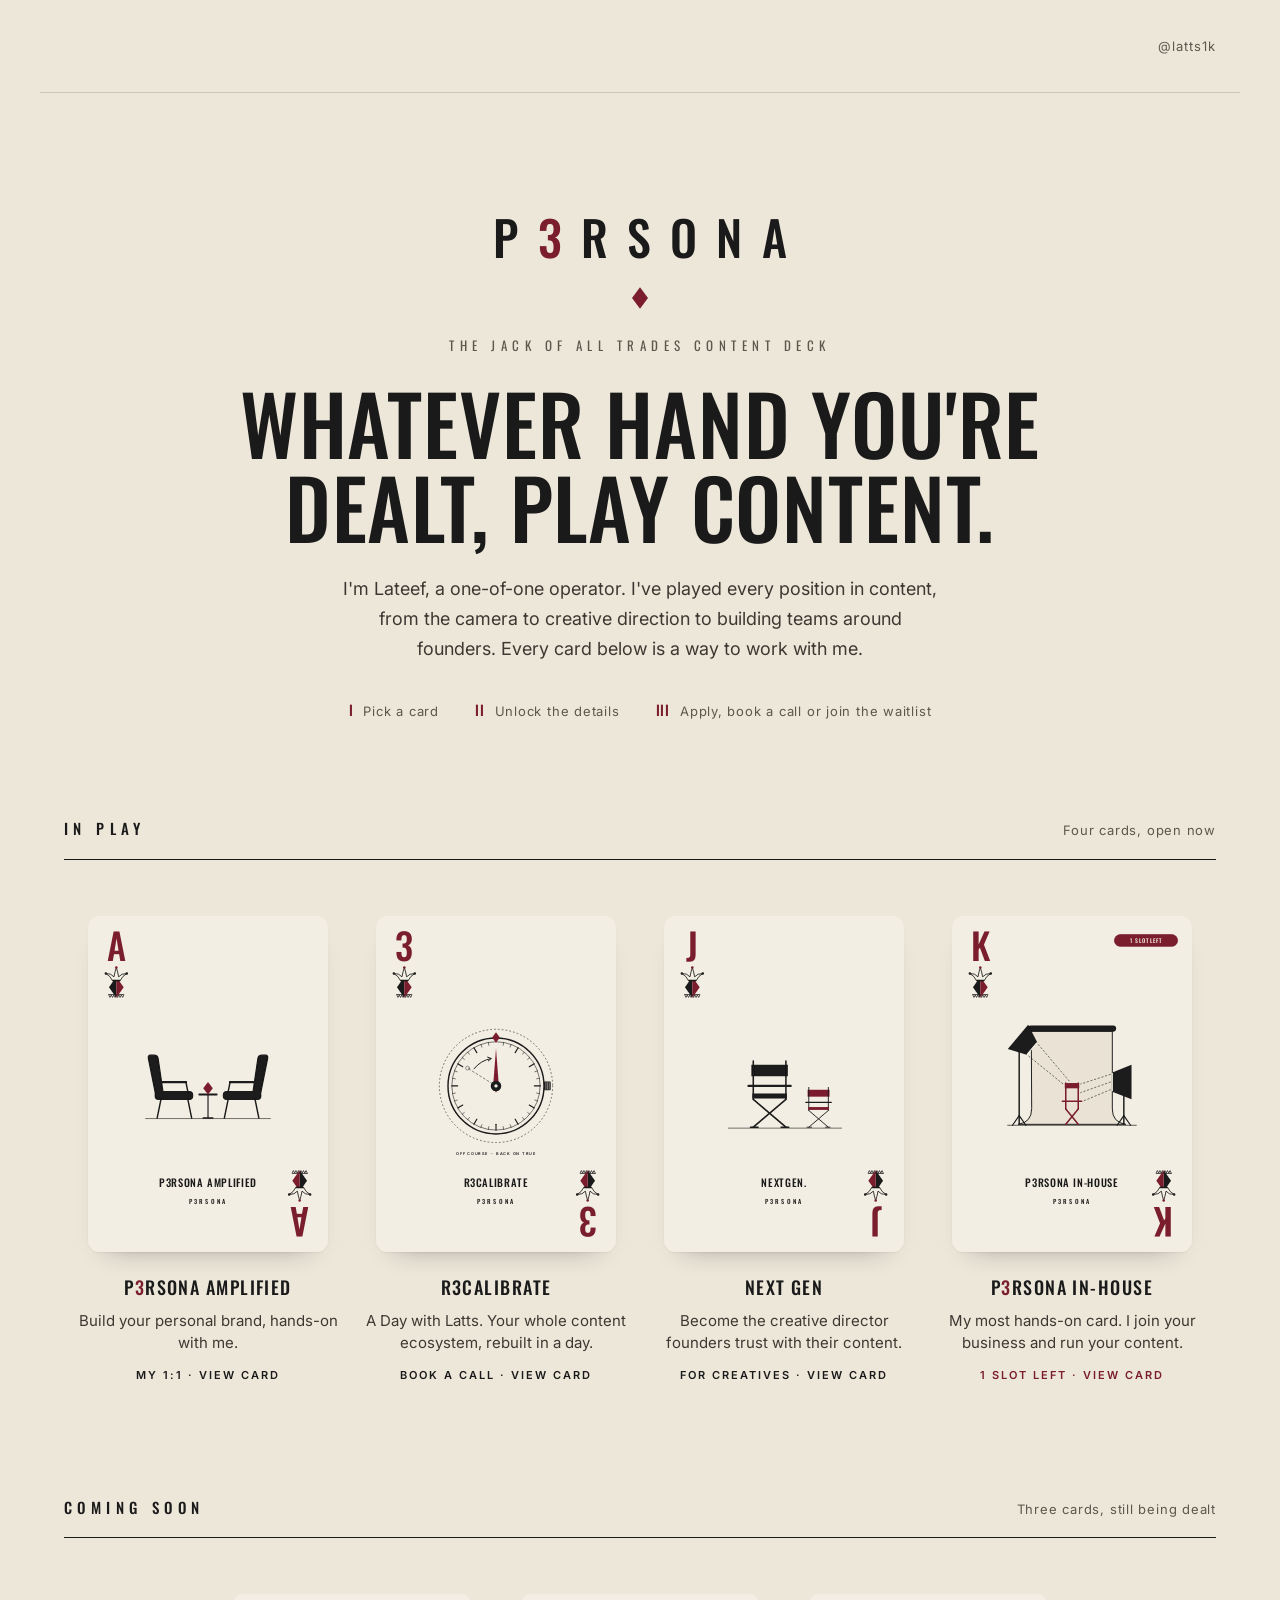
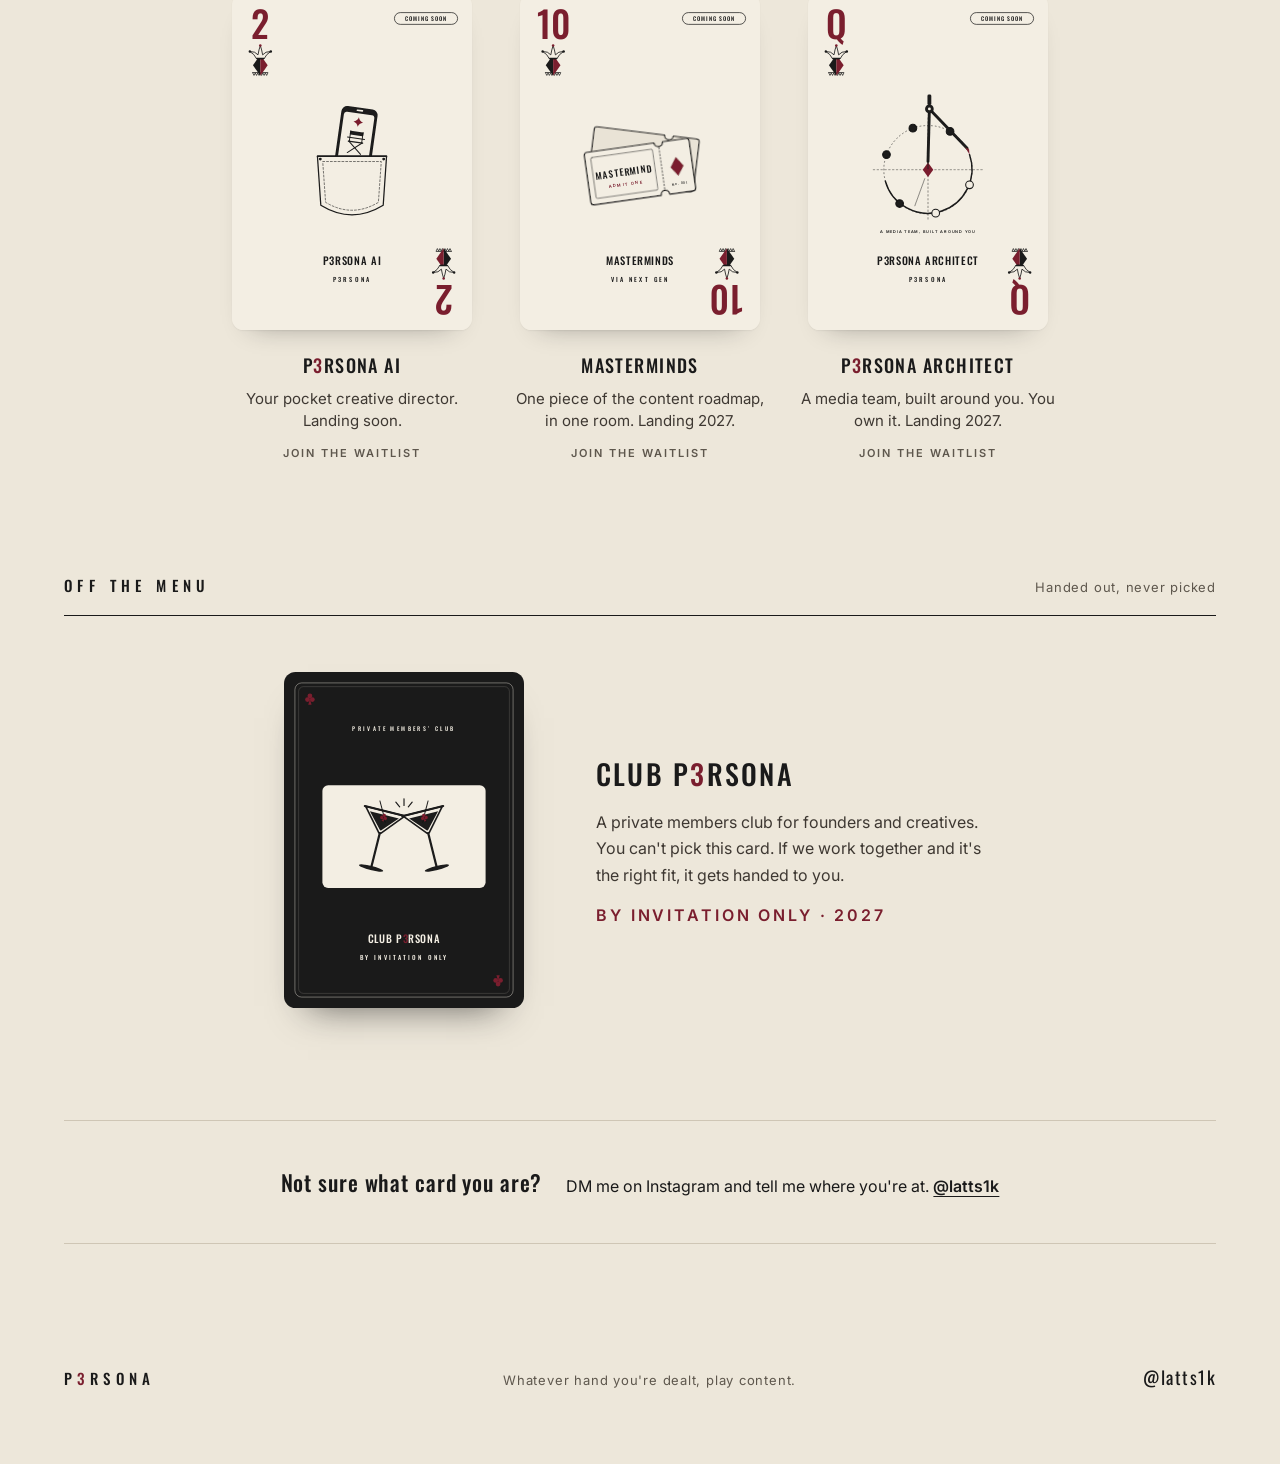
==== index.html @ c821c552 "P3RSONA site v1: home and seven card pages Co-Authored-By: Claude Opus 5.5 <noreply@anthropic.com> C" ====
<!doctype html>
<html lang="en-GB">
<head>
<meta charset="utf-8">
<meta name="viewport" content="width=device-width, initial-scale=1, viewport-fit=cover">
<title>P3RSONA · Whatever hand you&#x27;re dealt, play content.</title>
<meta name="description" content="The Jack of All Trades Content Deck. Seven ways to work with Lateef, a one-of-one operator in content: pick a card.">
<meta property="og:title" content="P3RSONA · Whatever hand you&#x27;re dealt, play content.">
<meta property="og:description" content="The Jack of All Trades Content Deck. Seven ways to work with Lateef, a one-of-one operator in content: pick a card.">
<meta property="og:type" content="website">
<meta property="og:image" content="/assets/og.png">
<meta name="twitter:card" content="summary_large_image">
<meta name="theme-color" content="#EDE7DA">
<link rel="icon" href="/assets/favicon.svg" type="image/svg+xml">
<link rel="preconnect" href="https://fonts.googleapis.com">
<link rel="preconnect" href="https://fonts.gstatic.com" crossorigin>
<link rel="stylesheet" href="https://fonts.googleapis.com/css2?family=Oswald:wght@400;500&family=Inter:wght@400;500;600&display=swap">
<link rel="stylesheet" href="/assets/styles.css">
</head>
<body>
<header class="wrap bar end"><a href="https://instagram.com/latts1k" rel="noopener">@latts1k</a></header>
<main>
<section class="hero rise">
<p class="wordmark">P<span class="b3">3</span>RSONA</p>
<svg width="16" height="22" viewBox="0 0 14 19" aria-hidden="true"><polygon points="7,0 14,9.5 7,19 0,9.5" fill="#7A1E2E"></polygon></svg>
<p class="eyebrow">The Jack of All Trades Content Deck</p>
<h1 class="anchor">Whatever hand you&#x27;re dealt, play content.</h1>
<p class="lede">I'm Lateef, a one-of-one operator. I've played every position in content, from the camera to creative direction to building teams around founders. Every card below is a way to work with me.</p>
<ol class="steps"><li><b>I</b>Pick a card</li><li><b>II</b>Unlock the details</li><li><b>III</b>Apply, book a call or join the waitlist</li></ol>
</section>
<section class="wrap section" aria-labelledby="inplay">
<div class="sechead"><h2 class="label" id="inplay">In play</h2><p>Four cards, open now</p></div>
<div class="deck"><a class="item rise d1" href="/card/amplified">
<div class="card"><img src="/assets/cards/a-p3rsona-amplified.svg" width="240" height="336" alt="P3RSONA Amplified playing card, the ace"></div>
<div class="meta"><div class="name">P<span class="b3">3</span>RSONA Amplified</div><div class="one">Build your personal brand, hands-on with me.</div><div class="small more">My 1:1 · View card</div></div>
</a><a class="item rise d2" href="/card/r3calibrate">
<div class="card"><img src="/assets/cards/3-r3calibrate.svg" width="240" height="336" alt="R3CALIBRATE playing card, the three"></div>
<div class="meta"><div class="name">R3CALIBRATE</div><div class="one">A Day with Latts. Your whole content ecosystem, rebuilt in a day.</div><div class="small more">Book a call · View card</div></div>
</a><a class="item rise d3" href="/card/next-gen">
<div class="card"><img src="/assets/cards/j-next-gen.svg" width="240" height="336" alt="Next Gen playing card, the jack"></div>
<div class="meta"><div class="name">Next Gen</div><div class="one">Become the creative director founders trust with their content.</div><div class="small more">For creatives · View card</div></div>
</a><a class="item rise d4" href="/card/in-house">
<div class="card"><img src="/assets/cards/k-p3rsona-in-house.svg" width="240" height="336" alt="P3RSONA In-House playing card, the king"></div>
<div class="meta"><div class="name">P<span class="b3">3</span>RSONA In-House</div><div class="one">My most hands-on card. I join your business and run your content.</div><div class="small more hot">1 slot left · View card</div></div>
</a></div>
</section>
<section class="wrap section" aria-labelledby="soon">
<div class="sechead"><h2 class="label" id="soon">Coming soon</h2><p>Three cards, still being dealt</p></div>
<div class="deck"><a class="item rise d1" href="/card/ai">
<div class="card"><img src="/assets/cards/2-p3rsona-ai.svg" width="240" height="336" alt="P3RSONA AI playing card, the two"></div>
<div class="meta"><div class="name">P<span class="b3">3</span>RSONA AI</div><div class="one">Your pocket creative director. Landing soon.</div><div class="small more soft">Join the waitlist</div></div>
</a><a class="item rise d2" href="/card/masterminds">
<div class="card"><img src="/assets/cards/10-masterminds.svg" width="240" height="336" alt="Masterminds playing card, the ten"></div>
<div class="meta"><div class="name">Masterminds</div><div class="one">One piece of the content roadmap, in one room. Landing 2027.</div><div class="small more soft">Join the waitlist</div></div>
</a><a class="item rise d3" href="/card/architect">
<div class="card"><img src="/assets/cards/q-p3rsona-architect.svg" width="240" height="336" alt="P3RSONA Architect playing card, the queen"></div>
<div class="meta"><div class="name">P<span class="b3">3</span>RSONA Architect</div><div class="one">A media team, built around you. You own it. Landing 2027.</div><div class="small more soft">Join the waitlist</div></div>
</a></div>
</section>
<section class="wrap section" aria-labelledby="club">
<div class="sechead"><h2 class="label" id="club">Off the menu</h2><p>Handed out, never picked</p></div>
<div class="club">
<div class="card"><img src="/assets/cards/club-p3rsona-invite.svg" width="240" height="336" alt="Club P3RSONA invitation card, private members club, by invitation only"></div>
<div class="text"><h3>CLUB P<span class="b3">3</span>RSONA</h3>
<p>A private members club for founders and creatives. You can't pick this card. If we work together and it's the right fit, it gets handed to you.</p>
<p class="small" style="color:var(--accent)">By invitation only · 2027</p></div>
</div>
</section>
<section class="wrap section">
<div class="unsure"><p class="q">Not sure what card you are?</p><p>DM me on Instagram and tell me where you're at. <a href="https://instagram.com/latts1k" rel="noopener">@latts1k</a></p></div>
</section>
</main>
<footer class="wrap foot">
<span class="mark">P<span class="b3">3</span>RSONA</span>
<span>Whatever hand you&#x27;re dealt, play content.</span>
<a href="https://instagram.com/latts1k" rel="noopener">@latts1k</a>
</footer>
<script src="/assets/forms.js"></script>
<script src="/assets/app.js"></script>
</body>
</html>
---- assets/styles.css ----
:root{
  --paper:#EDE7DA;--cream:#F3EEE3;--field:#F7F3EA;--ink:#1A1A1A;--body:#3E3832;--muted:#5E574D;--line:#CFC6B5;--accent:#7A1E2E;--on-ink:#D9D1C2;
  --display:'Oswald','Arial Narrow',Impact,sans-serif;--sans:'Inter','Helvetica Neue',Arial,sans-serif;
  --ease:cubic-bezier(.16,1,.3,1);
}
*{box-sizing:border-box}
html{-webkit-text-size-adjust:100%}
body{margin:0;background:var(--paper);color:var(--ink);font-family:var(--sans);font-size:16px;line-height:1.55;-webkit-font-smoothing:antialiased}
a{color:var(--ink)}
a:hover{color:var(--accent)}
img{max-width:100%;display:block}
[hidden]{display:none!important}
:focus-visible{outline:2px solid var(--ink);outline-offset:4px}
.b3{color:var(--accent)}
.wrap{max-width:1200px;margin:0 auto;padding-left:max(24px,env(safe-area-inset-left));padding-right:max(24px,env(safe-area-inset-right))}
.label{font-family:var(--display);font-weight:500;text-transform:uppercase;letter-spacing:.36em;font-size:15px;margin:0}
.small{font-size:11px;font-weight:600;letter-spacing:.18em;text-transform:uppercase}

/* header */
.bar{display:flex;justify-content:space-between;align-items:center;gap:16px;padding-top:24px;padding-bottom:24px;border-bottom:1px solid var(--line)}
.bar.end{justify-content:flex-end}
.bar a{text-decoration:none;font-size:13px;letter-spacing:.08em;color:var(--muted);min-height:44px;display:inline-flex;align-items:center}
.bar a:hover{color:var(--ink)}
.bar .mark{font-family:var(--display);font-weight:500;font-size:16px;letter-spacing:.36em;color:var(--ink)}

/* hero */
.hero{max-width:860px;margin:0 auto;padding:120px 24px 96px;text-align:center;display:flex;flex-direction:column;align-items:center;gap:26px}
.wordmark{margin:0;font-family:var(--display);font-weight:500;font-size:clamp(30px,4.2vw,48px);line-height:1;letter-spacing:.4em;padding-left:.4em}
.eyebrow{margin:0;font-family:var(--display);font-size:13px;letter-spacing:.42em;color:var(--muted);text-transform:uppercase}
h1.anchor{margin:0;font-family:var(--display);font-weight:500;font-size:clamp(40px,6.4vw,84px);line-height:1.02;letter-spacing:.01em;text-transform:uppercase;text-wrap:balance}
.lede{margin:0;max-width:54ch;font-size:18px;line-height:1.65;color:var(--body)}
.steps{margin:10px 0 0;padding:0;list-style:none;display:flex;flex-wrap:wrap;justify-content:center;gap:10px 36px;font-size:13px;letter-spacing:.06em;color:var(--muted)}
.steps li{display:flex;gap:10px;align-items:baseline}
.steps b{font-family:var(--display);font-weight:500;font-size:14px;color:var(--accent)}

/* sections */
.section{padding-bottom:112px}
.sechead{display:flex;justify-content:space-between;align-items:baseline;gap:16px;flex-wrap:wrap;padding-bottom:18px;border-bottom:1px solid var(--ink);margin-bottom:56px}
.sechead p{margin:0;font-size:13px;letter-spacing:.06em;color:var(--muted)}
.deck{display:flex;flex-wrap:wrap;justify-content:center;gap:64px 28px}
.item{width:260px;max-width:100%;display:flex;flex-direction:column;align-items:center;gap:22px;text-decoration:none;color:var(--ink)}
.item:hover{color:var(--ink)}
.item .card{width:240px;aspect-ratio:5/7;border-radius:11.5px;box-shadow:0 14px 26px -20px rgba(26,26,26,.45),0 1px 2px rgba(26,26,26,.06);transition:transform 1400ms var(--ease),box-shadow 1400ms var(--ease)}
.item .card img{width:100%;height:100%}
.item:hover .card,.item:focus-visible .card{transform:translateY(-10px);box-shadow:0 34px 50px -30px rgba(26,26,26,.5),0 2px 4px rgba(26,26,26,.06)}
.item:focus-visible{outline:none}
.item:focus-visible .card{outline:2px solid var(--ink);outline-offset:6px}
.meta{width:100%;display:flex;flex-direction:column;gap:8px;text-align:center}
.meta .name{font-family:var(--display);font-weight:500;font-size:18px;letter-spacing:.08em;text-transform:uppercase}
.meta .one{font-size:15px;line-height:1.5;color:var(--body)}
.meta .more{margin-top:4px;color:var(--ink);transition:letter-spacing 1400ms var(--ease)}
.meta .more.hot{color:var(--accent)}
.meta .more.soft{color:var(--muted)}
.item:hover .more{letter-spacing:.24em}

/* club */
.club{display:flex;flex-wrap:wrap;justify-content:center;align-items:center;gap:40px 72px}
.club .card{width:240px;aspect-ratio:5/7;flex:none;border-radius:11.5px;box-shadow:0 22px 36px -24px rgba(26,26,26,.7);pointer-events:none}
.club .text{display:flex;flex-direction:column;gap:14px;max-width:40ch}
.club h3{margin:0;font-family:var(--display);font-weight:500;font-size:28px;letter-spacing:.08em}
.club p{margin:0;font-size:16px;line-height:1.65;color:var(--body)}

/* catch-all */
.unsure{border-top:1px solid var(--line);border-bottom:1px solid var(--line);padding:44px 0;display:flex;flex-wrap:wrap;justify-content:center;align-items:baseline;gap:12px 24px;text-align:center}
.unsure p{margin:0}
.unsure .q{font-family:var(--display);font-weight:500;font-size:22px;letter-spacing:.04em}
.unsure a{font-weight:600;text-underline-offset:4px}

/* footer */
.foot{display:flex;flex-wrap:wrap;gap:16px 48px;align-items:baseline;justify-content:space-between;padding-top:8px;padding-bottom:72px;font-size:13px;letter-spacing:.06em;color:var(--muted)}
.foot .mark{font-family:var(--display);font-weight:500;font-size:15px;letter-spacing:.36em;color:var(--ink)}
.foot a{font-family:var(--display);font-size:18px;letter-spacing:.08em;text-decoration:none}

/* card page */
.page{padding-top:72px;padding-bottom:120px;display:flex;flex-wrap:wrap;gap:56px 80px;align-items:flex-start}
.page .art{flex:1 1 300px;max-width:360px;display:flex;flex-direction:column;gap:18px;align-items:center;position:sticky;top:24px}
.page .art .card img{width:100%;height:auto}
.page .art .card{width:100%;max-width:340px;border-radius:16px;overflow:hidden;box-shadow:0 30px 50px -34px rgba(26,26,26,.6),0 1px 2px rgba(26,26,26,.06)}
.page .art .small{color:var(--accent)}
.page .content{flex:999 1 480px;min-width:0;display:flex;flex-direction:column;gap:28px}
.page h1{margin:0;font-family:var(--display);font-weight:500;font-size:clamp(38px,5vw,64px);line-height:1;letter-spacing:.02em;text-transform:uppercase}
.page .one{margin:0;font-size:20px;line-height:1.55;color:var(--body);max-width:46ch}
.facts{margin:0;display:grid;grid-template-columns:auto minmax(0,1fr);gap:12px 28px;padding:22px 0;border-top:1px solid var(--line);border-bottom:1px solid var(--line)}
.facts dt{font-family:var(--display);font-size:12px;letter-spacing:.28em;color:var(--muted);padding-top:3px}
.facts dd{margin:0;font-size:15px;line-height:1.55}
.details{display:flex;flex-direction:column;gap:36px}
.details h2{text-transform:uppercase;font-family:var(--display);font-weight:500;font-size:13px;letter-spacing:.32em;color:var(--accent);margin:0 0 12px}
.details p{margin:0;font-size:16px;line-height:1.7;color:var(--body);max-width:62ch}
.details ul,.details ol{margin:0;padding:0;list-style:none;display:flex;flex-direction:column;gap:10px;font-size:16px;line-height:1.55}
.details ul li{display:flex;gap:14px;align-items:baseline}
.details ul li::before{content:"";flex:none;width:7px;height:7px;background:var(--accent);transform:rotate(45deg) translateY(-2px)}
.details ol li{display:flex;gap:14px;align-items:baseline}
.details ol b{font-family:var(--display);font-weight:500;color:var(--accent);min-width:22px}
.faq{border-bottom:1px solid var(--line)}
.faq details{border-top:1px solid var(--line);padding:18px 0}
.faq summary{cursor:pointer;font-size:16px;font-weight:600;list-style:none;display:flex;justify-content:space-between;gap:16px;min-height:28px}
.faq summary::-webkit-details-marker{display:none}
.faq summary::after{content:"+";font-family:var(--display);font-weight:400;font-size:22px;line-height:1;color:var(--accent);transition:transform 600ms var(--ease)}
.faq details[open] summary::after{transform:rotate(45deg)}
.faq details p{margin:12px 0 0;font-size:15px}
.cta{background:var(--ink);color:var(--cream);border-radius:16px;padding:32px;display:flex;flex-wrap:wrap;gap:20px 32px;align-items:center;justify-content:space-between}
.cta div{display:flex;flex-direction:column;gap:8px;max-width:40ch}
.cta .line{margin:0;font-family:var(--display);font-weight:500;font-size:22px;letter-spacing:.04em}
.cta .sub{margin:0;font-size:15px;line-height:1.6;color:var(--on-ink)}
.btn{display:inline-flex;align-items:center;justify-content:center;min-height:52px;padding:0 28px;border-radius:999px;border:0;font:600 15px var(--sans);letter-spacing:.04em;text-decoration:none;cursor:pointer}
.btn.light{background:var(--cream);color:var(--ink)}
.btn.light:hover{background:#fff;color:var(--ink)}
.btn.dark{background:var(--ink);color:var(--cream)}
.btn.dark:hover{background:#000;color:var(--cream)}

/* unlock wall */
.wall{display:grid;border:1px solid var(--line);border-radius:18px;overflow:hidden;background:var(--cream)}
.wall>*{grid-area:1/1}
.wall .ghost{padding:32px;display:flex;flex-direction:column;gap:14px;filter:blur(7px);opacity:.45;user-select:none;pointer-events:none}
.wall .ghost p{margin:0;font-size:16px;line-height:1.7}
.wall .ghost .h{font-family:var(--display);font-size:13px;letter-spacing:.32em;color:var(--accent)}
.wall .front{position:relative;padding:36px 32px;display:flex;flex-direction:column;gap:16px;background:linear-gradient(180deg,rgba(243,238,227,.55),rgba(243,238,227,.94) 30%)}
.wall .front h2{margin:0;font-family:var(--display);font-weight:500;font-size:24px;letter-spacing:.04em}
.wall .front>p{margin:0;font-size:15px;line-height:1.6;color:var(--body)}
.fields{display:flex;flex-wrap:wrap;gap:14px}
.field{display:flex;flex-direction:column;gap:6px;flex:1 1 220px;min-width:0}
.field label{font-size:12px;letter-spacing:.08em;color:var(--muted)}
.field input,.field select{font:15px var(--sans);color:var(--ink);background:var(--field);border:1px solid var(--line);border-radius:10px;padding:12px 14px;min-height:46px;width:100%}
.field input:focus,.field select:focus{outline:none;border-color:var(--ink)}
.wall .note{margin:0;font-size:12px;color:var(--muted)}
.wall .err{margin:0;font-size:13px;color:var(--accent);min-height:1em}
.tally-slot iframe{width:100%;border:0}

/* motion */
.rise{animation:rise 1800ms var(--ease) both}
.d1{animation-delay:150ms}.d2{animation-delay:300ms}.d3{animation-delay:450ms}.d4{animation-delay:600ms}
@keyframes rise{from{opacity:0;transform:translateY(10px)}to{opacity:1;transform:none}}
@media (prefers-reduced-motion:reduce){*{animation:none!important;transition:none!important}.item:hover .card{transform:none}}

@media (max-width:820px){
  .hero{padding-top:72px;padding-bottom:72px}
  .page{padding-top:40px}
  .page .art{position:static;max-width:300px;margin:0 auto}
  .cta{padding:24px}
}
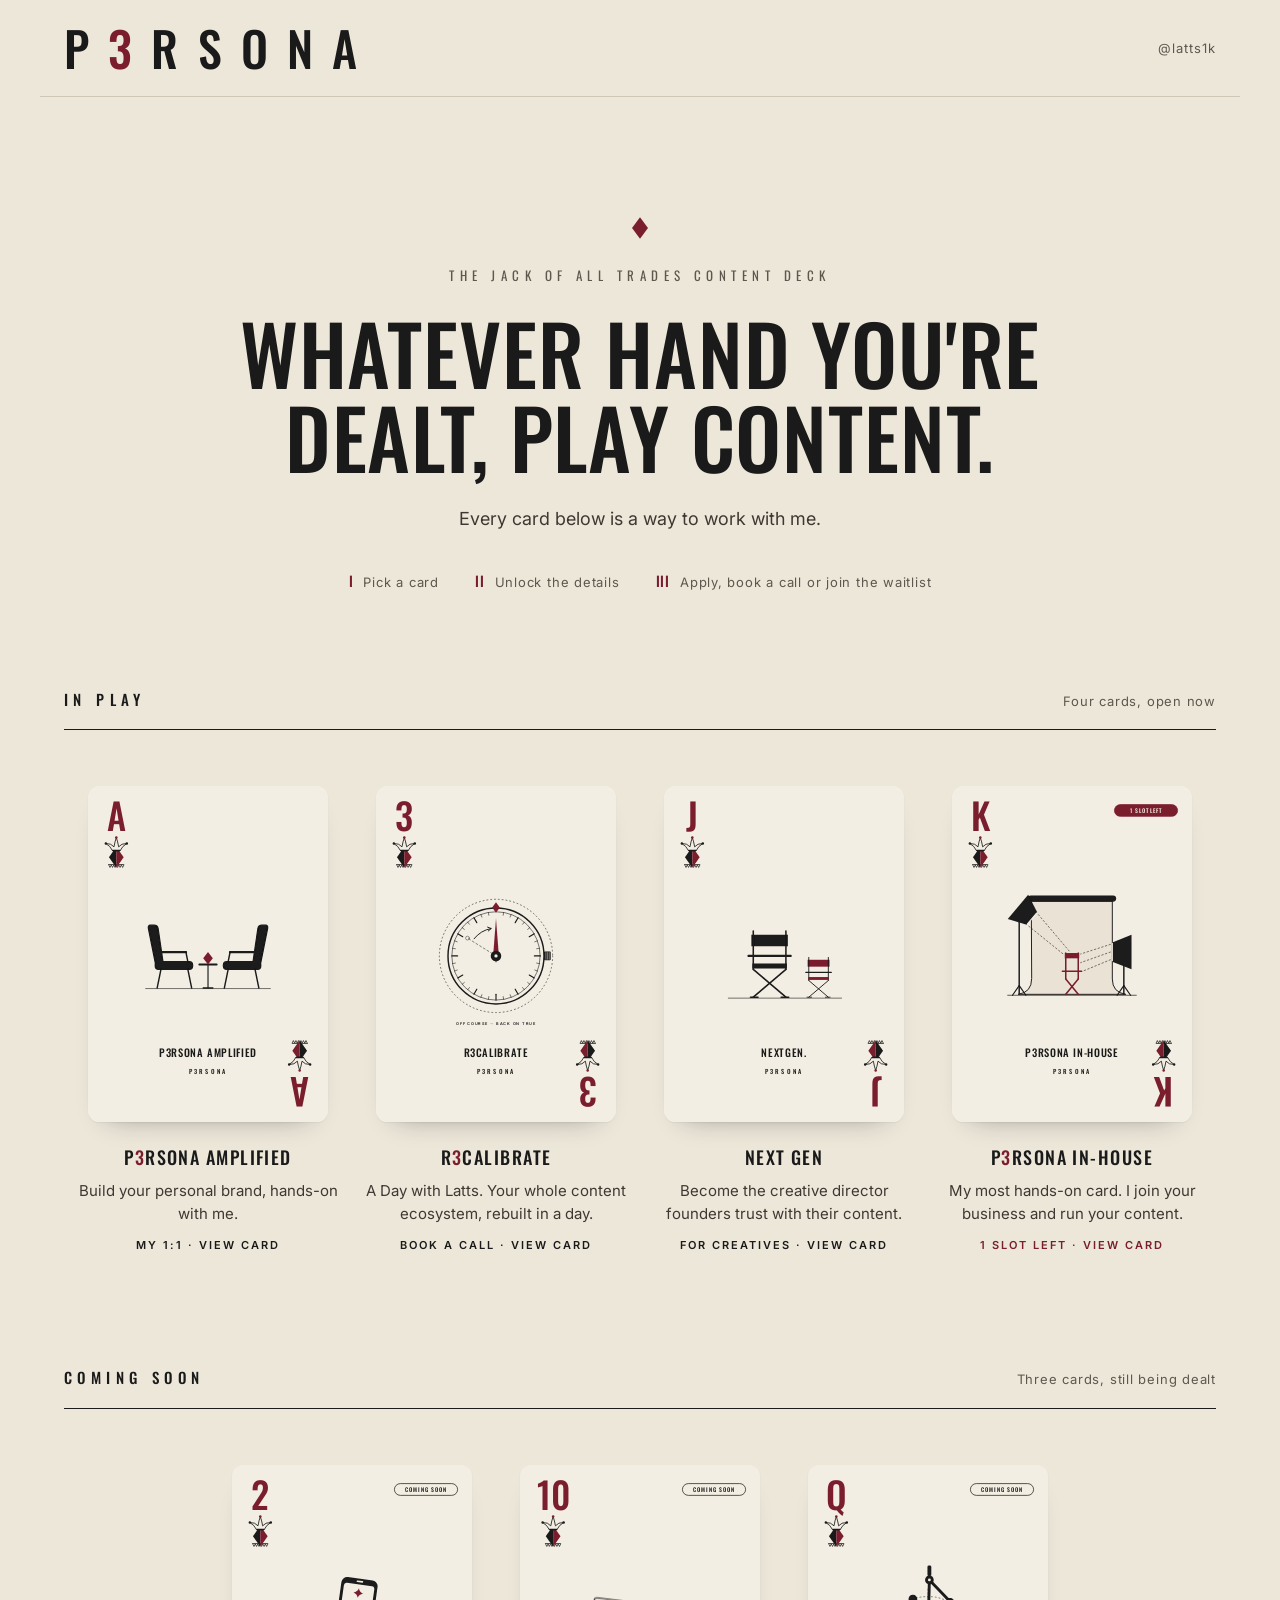
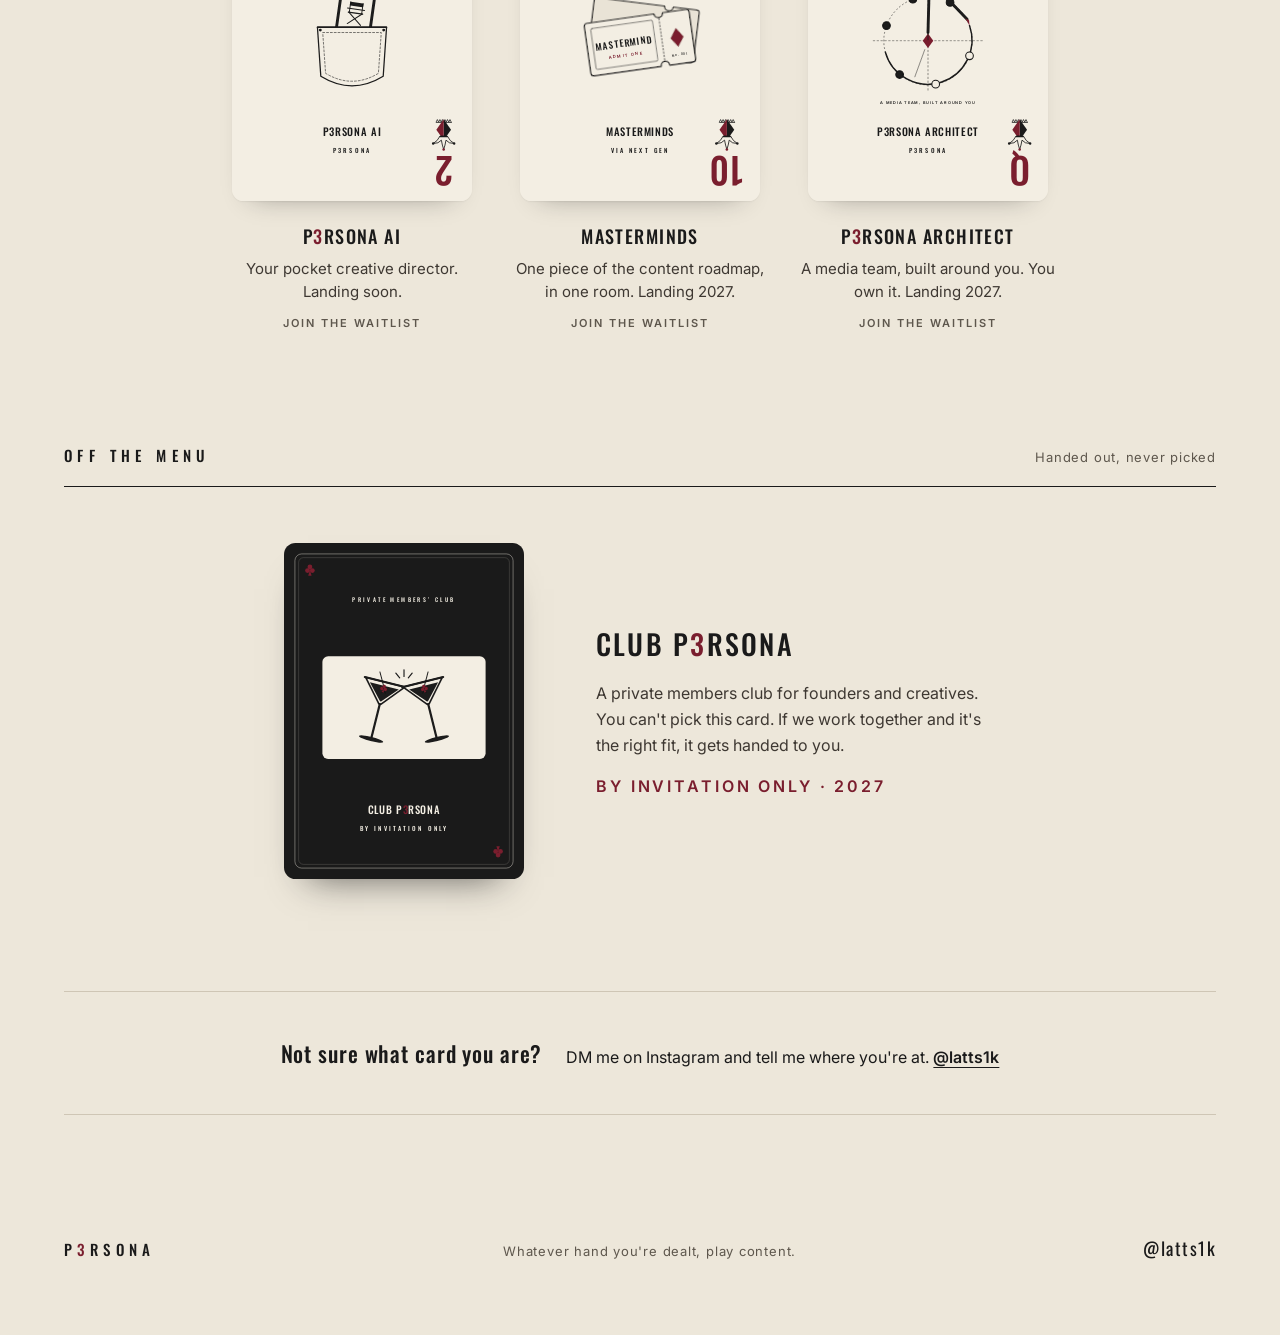
==== commit 40849b5b: "Home: wordmark back top-left, trim hero intro; burgundy 3 in R3CALIBRATE" ====
--- a/index.html
+++ b/index.html
@@ -18,14 +18,13 @@
 <link rel="stylesheet" href="/assets/styles.css">
 </head>
 <body>
-<header class="wrap bar end"><a href="https://instagram.com/latts1k" rel="noopener">@latts1k</a></header>
+<header class="wrap bar"><a class="wordmark" href="/" aria-label="P3RSONA home">P<span class="b3">3</span>RSONA</a><a href="https://instagram.com/latts1k" rel="noopener">@latts1k</a></header>
 <main>
 <section class="hero rise">
-<p class="wordmark">P<span class="b3">3</span>RSONA</p>
 <svg width="16" height="22" viewBox="0 0 14 19" aria-hidden="true"><polygon points="7,0 14,9.5 7,19 0,9.5" fill="#7A1E2E"></polygon></svg>
 <p class="eyebrow">The Jack of All Trades Content Deck</p>
 <h1 class="anchor">Whatever hand you&#x27;re dealt, play content.</h1>
-<p class="lede">I'm Lateef, a one-of-one operator. I've played every position in content, from the camera to creative direction to building teams around founders. Every card below is a way to work with me.</p>
+<p class="lede">Every card below is a way to work with me.</p>
 <ol class="steps"><li><b>I</b>Pick a card</li><li><b>II</b>Unlock the details</li><li><b>III</b>Apply, book a call or join the waitlist</li></ol>
 </section>
 <section class="wrap section" aria-labelledby="inplay">
@@ -35,7 +34,7 @@
 <div class="meta"><div class="name">P<span class="b3">3</span>RSONA Amplified</div><div class="one">Build your personal brand, hands-on with me.</div><div class="small more">My 1:1 · View card</div></div>
 </a><a class="item rise d2" href="/card/r3calibrate">
 <div class="card"><img src="/assets/cards/3-r3calibrate.svg" width="240" height="336" alt="R3CALIBRATE playing card, the three"></div>
-<div class="meta"><div class="name">R3CALIBRATE</div><div class="one">A Day with Latts. Your whole content ecosystem, rebuilt in a day.</div><div class="small more">Book a call · View card</div></div>
+<div class="meta"><div class="name">R<span class="b3">3</span>CALIBRATE</div><div class="one">A Day with Latts. Your whole content ecosystem, rebuilt in a day.</div><div class="small more">Book a call · View card</div></div>
 </a><a class="item rise d3" href="/card/next-gen">
 <div class="card"><img src="/assets/cards/j-next-gen.svg" width="240" height="336" alt="Next Gen playing card, the jack"></div>
 <div class="meta"><div class="name">Next Gen</div><div class="one">Become the creative director founders trust with their content.</div><div class="small more">For creatives · View card</div></div>
--- a/assets/styles.css
+++ b/assets/styles.css
@@ -21,6 +21,8 @@
 .bar.end{justify-content:flex-end}
 .bar a{text-decoration:none;font-size:13px;letter-spacing:.08em;color:var(--muted);min-height:44px;display:inline-flex;align-items:center}
 .bar a:hover{color:var(--ink)}
+.bar a.wordmark{font-size:clamp(30px,4.2vw,48px);letter-spacing:.4em;padding-left:0;color:var(--ink);min-height:44px}
+.bar a.wordmark:hover{color:var(--ink)}
 .bar .mark{font-family:var(--display);font-weight:500;font-size:16px;letter-spacing:.36em;color:var(--ink)}
 
 /* hero */
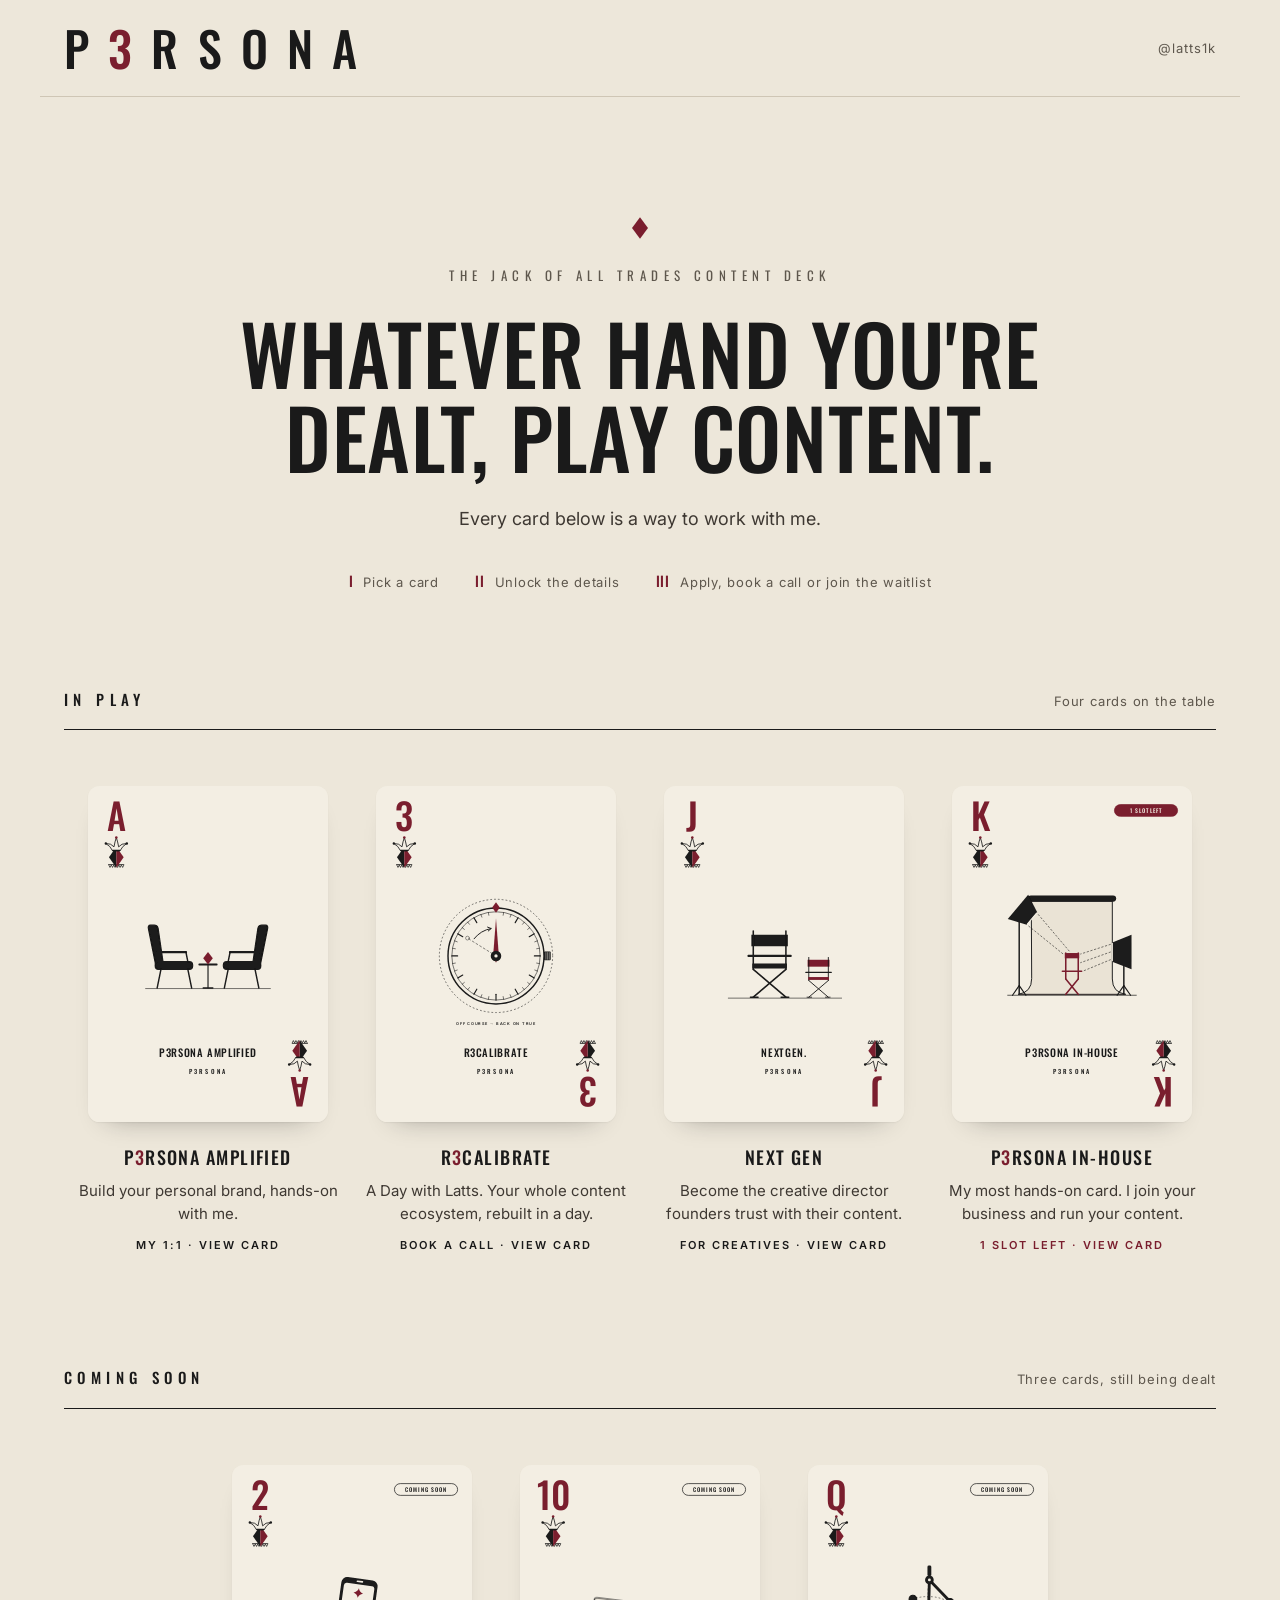
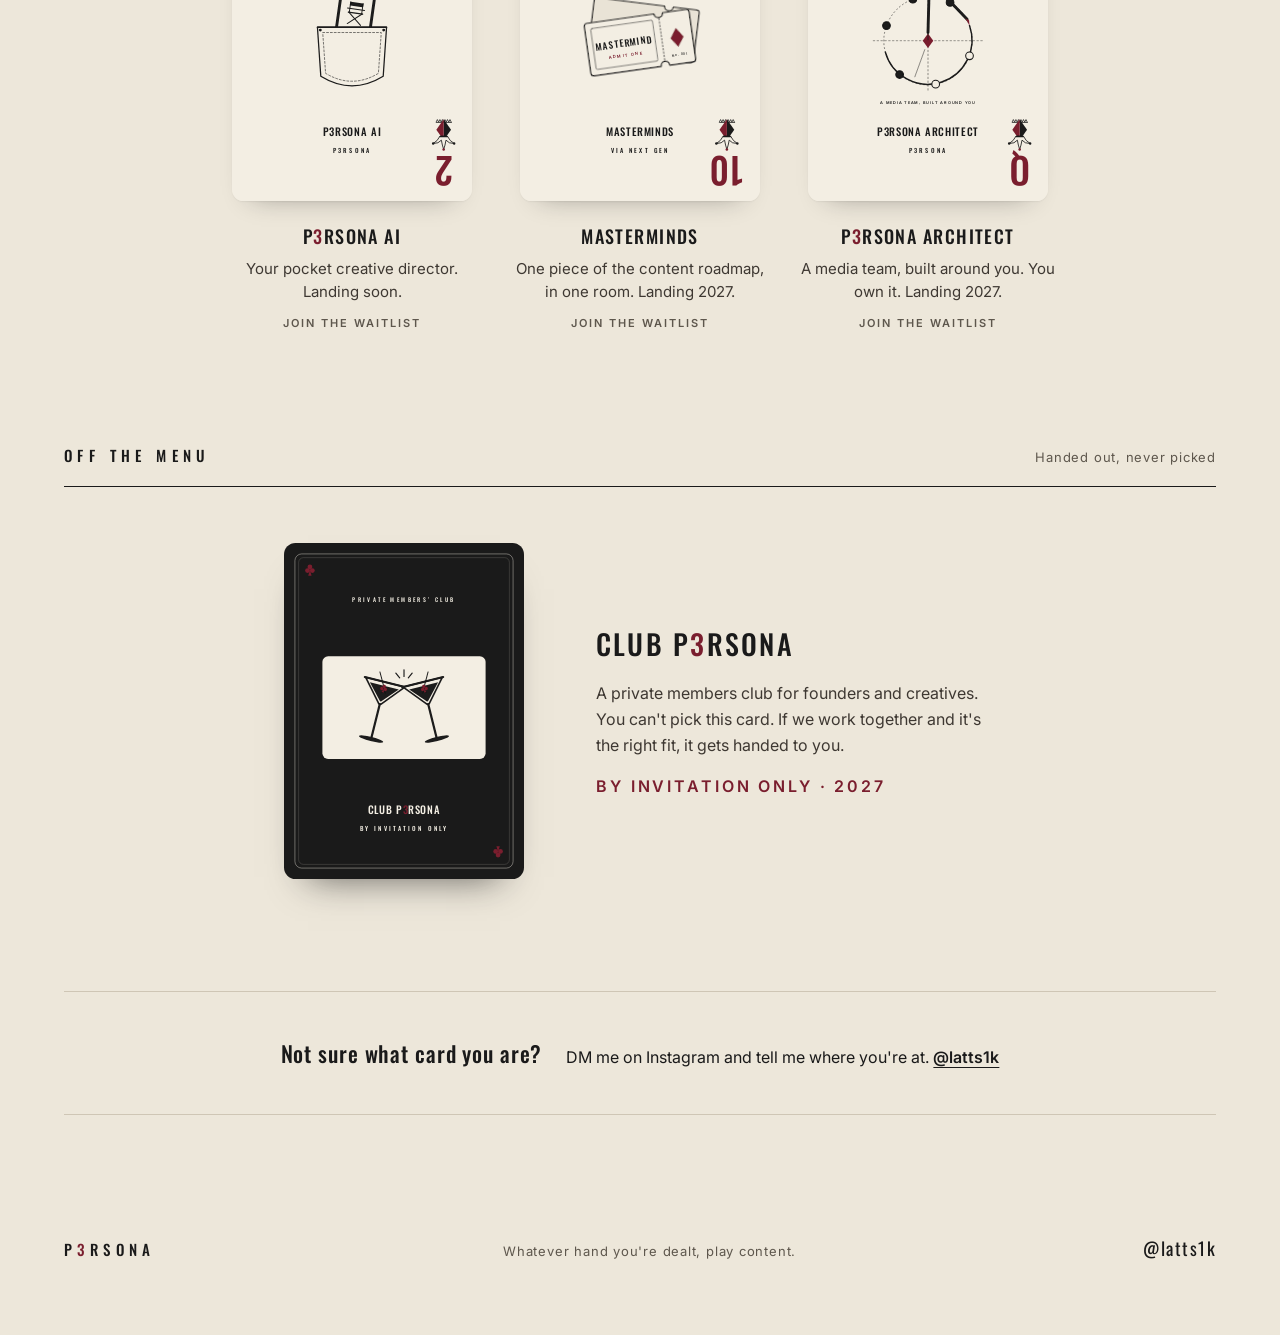
==== commit 5e19b04f: "In play subhead: Four cards on the table Co-Authored-By: Claude Opus 5.5 <noreply@anthropic.com> Cla" ====
--- a/index.html
+++ b/index.html
@@ -28,7 +28,7 @@
 <ol class="steps"><li><b>I</b>Pick a card</li><li><b>II</b>Unlock the details</li><li><b>III</b>Apply, book a call or join the waitlist</li></ol>
 </section>
 <section class="wrap section" aria-labelledby="inplay">
-<div class="sechead"><h2 class="label" id="inplay">In play</h2><p>Four cards, open now</p></div>
+<div class="sechead"><h2 class="label" id="inplay">In play</h2><p>Four cards on the table</p></div>
 <div class="deck"><a class="item rise d1" href="/card/amplified">
 <div class="card"><img src="/assets/cards/a-p3rsona-amplified.svg" width="240" height="336" alt="P3RSONA Amplified playing card, the ace"></div>
 <div class="meta"><div class="name">P<span class="b3">3</span>RSONA Amplified</div><div class="one">Build your personal brand, hands-on with me.</div><div class="small more">My 1:1 · View card</div></div>
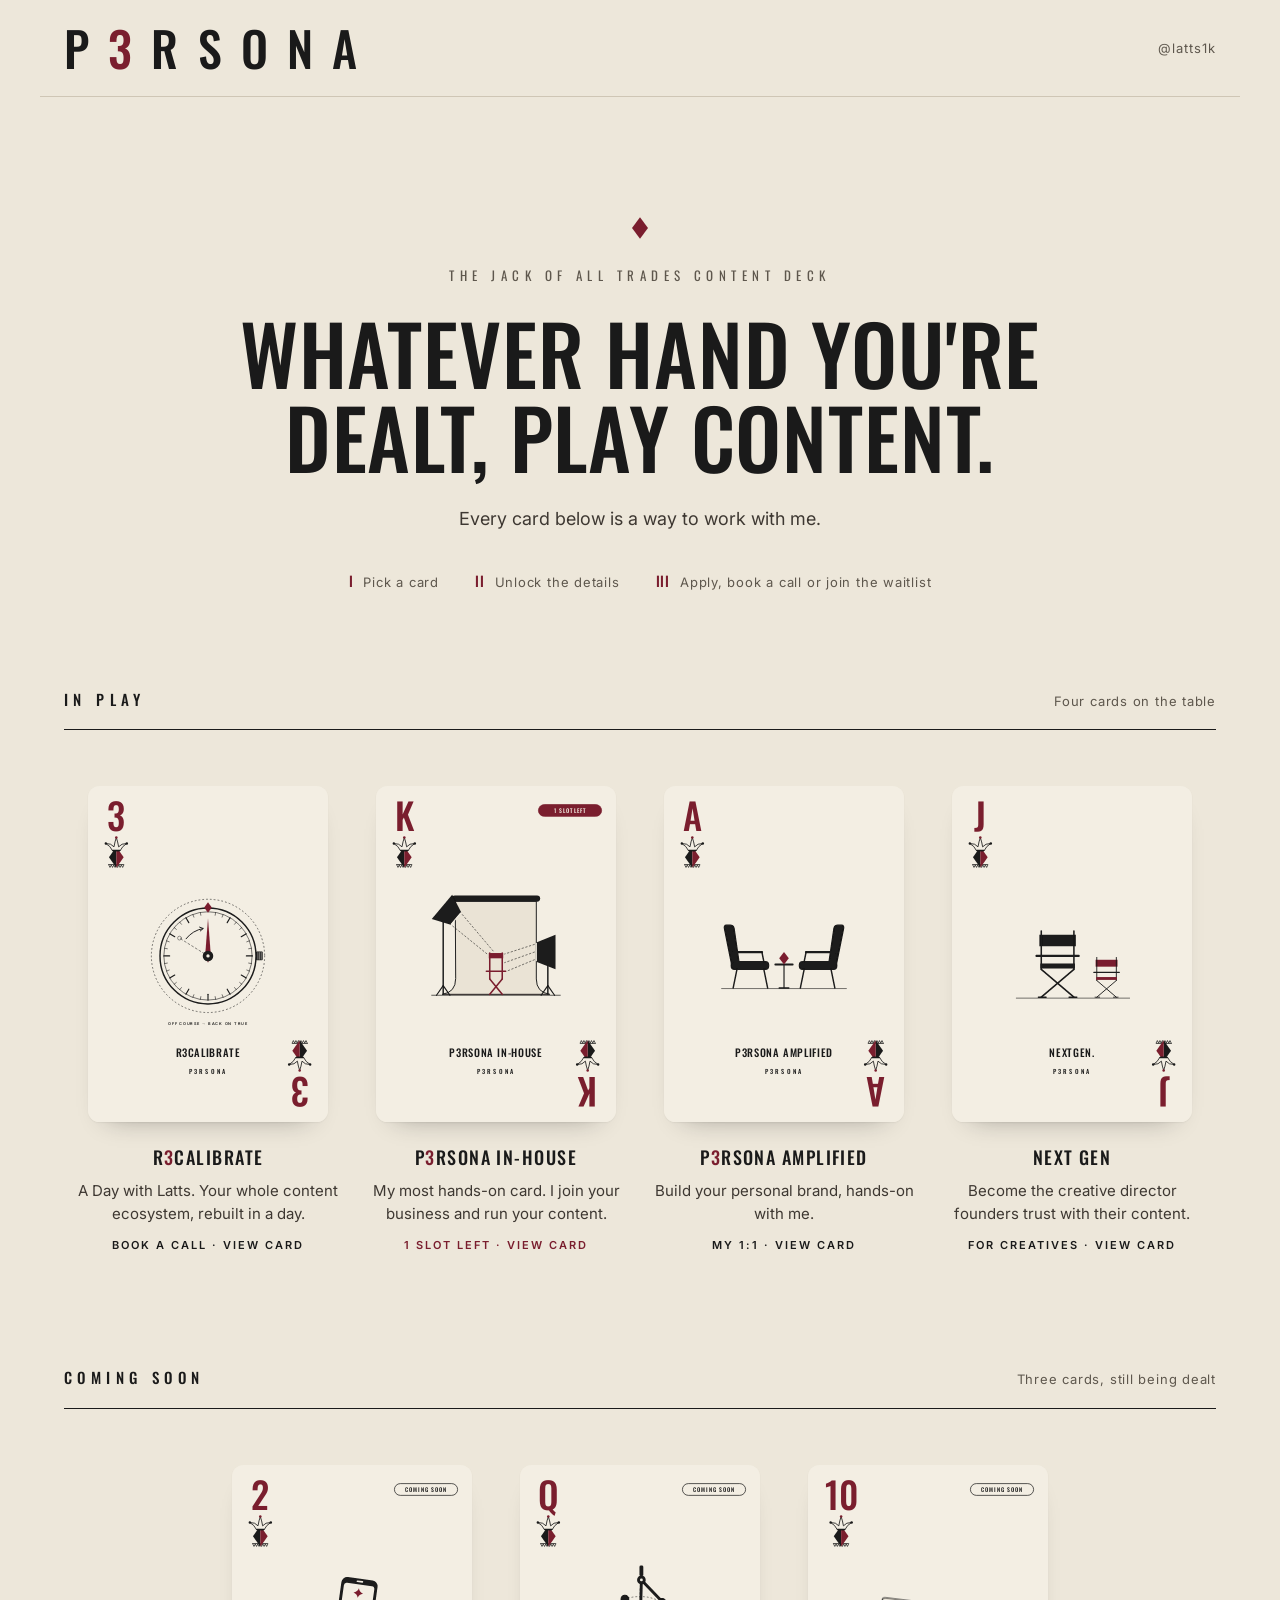
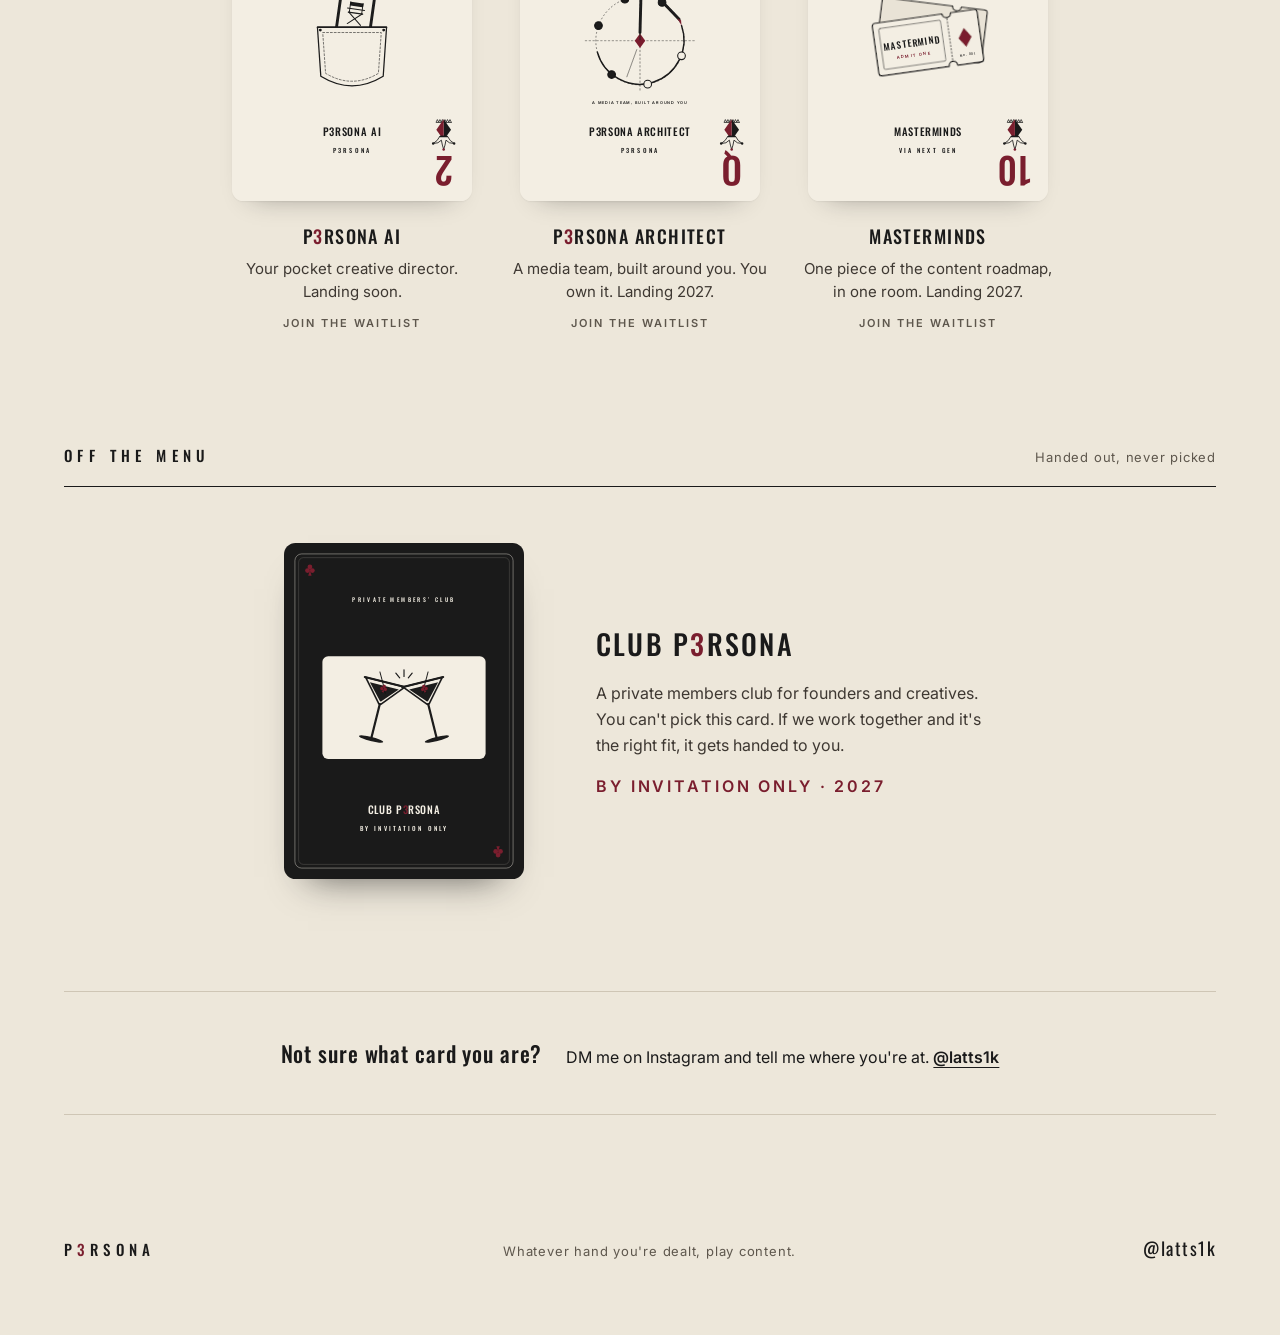
==== commit 23f9b8e2: "Home: two cards per row on phones; reorder cards In play: R3CALIBRATE, In-House, Amplified, Next Gen" ====
--- a/index.html
+++ b/index.html
@@ -29,18 +29,18 @@
 </section>
 <section class="wrap section" aria-labelledby="inplay">
 <div class="sechead"><h2 class="label" id="inplay">In play</h2><p>Four cards on the table</p></div>
-<div class="deck"><a class="item rise d1" href="/card/amplified">
+<div class="deck"><a class="item rise d1" href="/card/r3calibrate">
+<div class="card"><img src="/assets/cards/3-r3calibrate.svg" width="240" height="336" alt="R3CALIBRATE playing card, the three"></div>
+<div class="meta"><div class="name">R<span class="b3">3</span>CALIBRATE</div><div class="one">A Day with Latts. Your whole content ecosystem, rebuilt in a day.</div><div class="small more">Book a call · View card</div></div>
+</a><a class="item rise d2" href="/card/in-house">
+<div class="card"><img src="/assets/cards/k-p3rsona-in-house.svg" width="240" height="336" alt="P3RSONA In-House playing card, the king"></div>
+<div class="meta"><div class="name">P<span class="b3">3</span>RSONA In-House</div><div class="one">My most hands-on card. I join your business and run your content.</div><div class="small more hot">1 slot left · View card</div></div>
+</a><a class="item rise d3" href="/card/amplified">
 <div class="card"><img src="/assets/cards/a-p3rsona-amplified.svg" width="240" height="336" alt="P3RSONA Amplified playing card, the ace"></div>
 <div class="meta"><div class="name">P<span class="b3">3</span>RSONA Amplified</div><div class="one">Build your personal brand, hands-on with me.</div><div class="small more">My 1:1 · View card</div></div>
-</a><a class="item rise d2" href="/card/r3calibrate">
-<div class="card"><img src="/assets/cards/3-r3calibrate.svg" width="240" height="336" alt="R3CALIBRATE playing card, the three"></div>
-<div class="meta"><div class="name">R<span class="b3">3</span>CALIBRATE</div><div class="one">A Day with Latts. Your whole content ecosystem, rebuilt in a day.</div><div class="small more">Book a call · View card</div></div>
-</a><a class="item rise d3" href="/card/next-gen">
+</a><a class="item rise d4" href="/card/next-gen">
 <div class="card"><img src="/assets/cards/j-next-gen.svg" width="240" height="336" alt="Next Gen playing card, the jack"></div>
 <div class="meta"><div class="name">Next Gen</div><div class="one">Become the creative director founders trust with their content.</div><div class="small more">For creatives · View card</div></div>
-</a><a class="item rise d4" href="/card/in-house">
-<div class="card"><img src="/assets/cards/k-p3rsona-in-house.svg" width="240" height="336" alt="P3RSONA In-House playing card, the king"></div>
-<div class="meta"><div class="name">P<span class="b3">3</span>RSONA In-House</div><div class="one">My most hands-on card. I join your business and run your content.</div><div class="small more hot">1 slot left · View card</div></div>
 </a></div>
 </section>
 <section class="wrap section" aria-labelledby="soon">
@@ -48,12 +48,12 @@
 <div class="deck"><a class="item rise d1" href="/card/ai">
 <div class="card"><img src="/assets/cards/2-p3rsona-ai.svg" width="240" height="336" alt="P3RSONA AI playing card, the two"></div>
 <div class="meta"><div class="name">P<span class="b3">3</span>RSONA AI</div><div class="one">Your pocket creative director. Landing soon.</div><div class="small more soft">Join the waitlist</div></div>
-</a><a class="item rise d2" href="/card/masterminds">
+</a><a class="item rise d2" href="/card/architect">
+<div class="card"><img src="/assets/cards/q-p3rsona-architect.svg" width="240" height="336" alt="P3RSONA Architect playing card, the queen"></div>
+<div class="meta"><div class="name">P<span class="b3">3</span>RSONA Architect</div><div class="one">A media team, built around you. You own it. Landing 2027.</div><div class="small more soft">Join the waitlist</div></div>
+</a><a class="item rise d3" href="/card/masterminds">
 <div class="card"><img src="/assets/cards/10-masterminds.svg" width="240" height="336" alt="Masterminds playing card, the ten"></div>
 <div class="meta"><div class="name">Masterminds</div><div class="one">One piece of the content roadmap, in one room. Landing 2027.</div><div class="small more soft">Join the waitlist</div></div>
-</a><a class="item rise d3" href="/card/architect">
-<div class="card"><img src="/assets/cards/q-p3rsona-architect.svg" width="240" height="336" alt="P3RSONA Architect playing card, the queen"></div>
-<div class="meta"><div class="name">P<span class="b3">3</span>RSONA Architect</div><div class="one">A media team, built around you. You own it. Landing 2027.</div><div class="small more soft">Join the waitlist</div></div>
 </a></div>
 </section>
 <section class="wrap section" aria-labelledby="club">
--- a/assets/styles.css
+++ b/assets/styles.css
@@ -134,6 +134,16 @@
 @keyframes rise{from{opacity:0;transform:translateY(10px)}to{opacity:1;transform:none}}
 @media (prefers-reduced-motion:reduce){*{animation:none!important;transition:none!important}.item:hover .card{transform:none}}
 
+@media (max-width:600px){
+  .deck{gap:44px 14px}
+  .item{width:calc(50% - 7px);gap:14px}
+  .item .card{width:100%;border-radius:8px}
+  .meta{gap:6px}
+  .meta .name{font-size:14px;letter-spacing:.05em}
+  .meta .one{font-size:13px;line-height:1.45}
+  .meta .more{font-size:9.5px;letter-spacing:.12em}
+  .item:hover .more{letter-spacing:.12em}
+}
 @media (max-width:820px){
   .hero{padding-top:72px;padding-bottom:72px}
   .page{padding-top:40px}
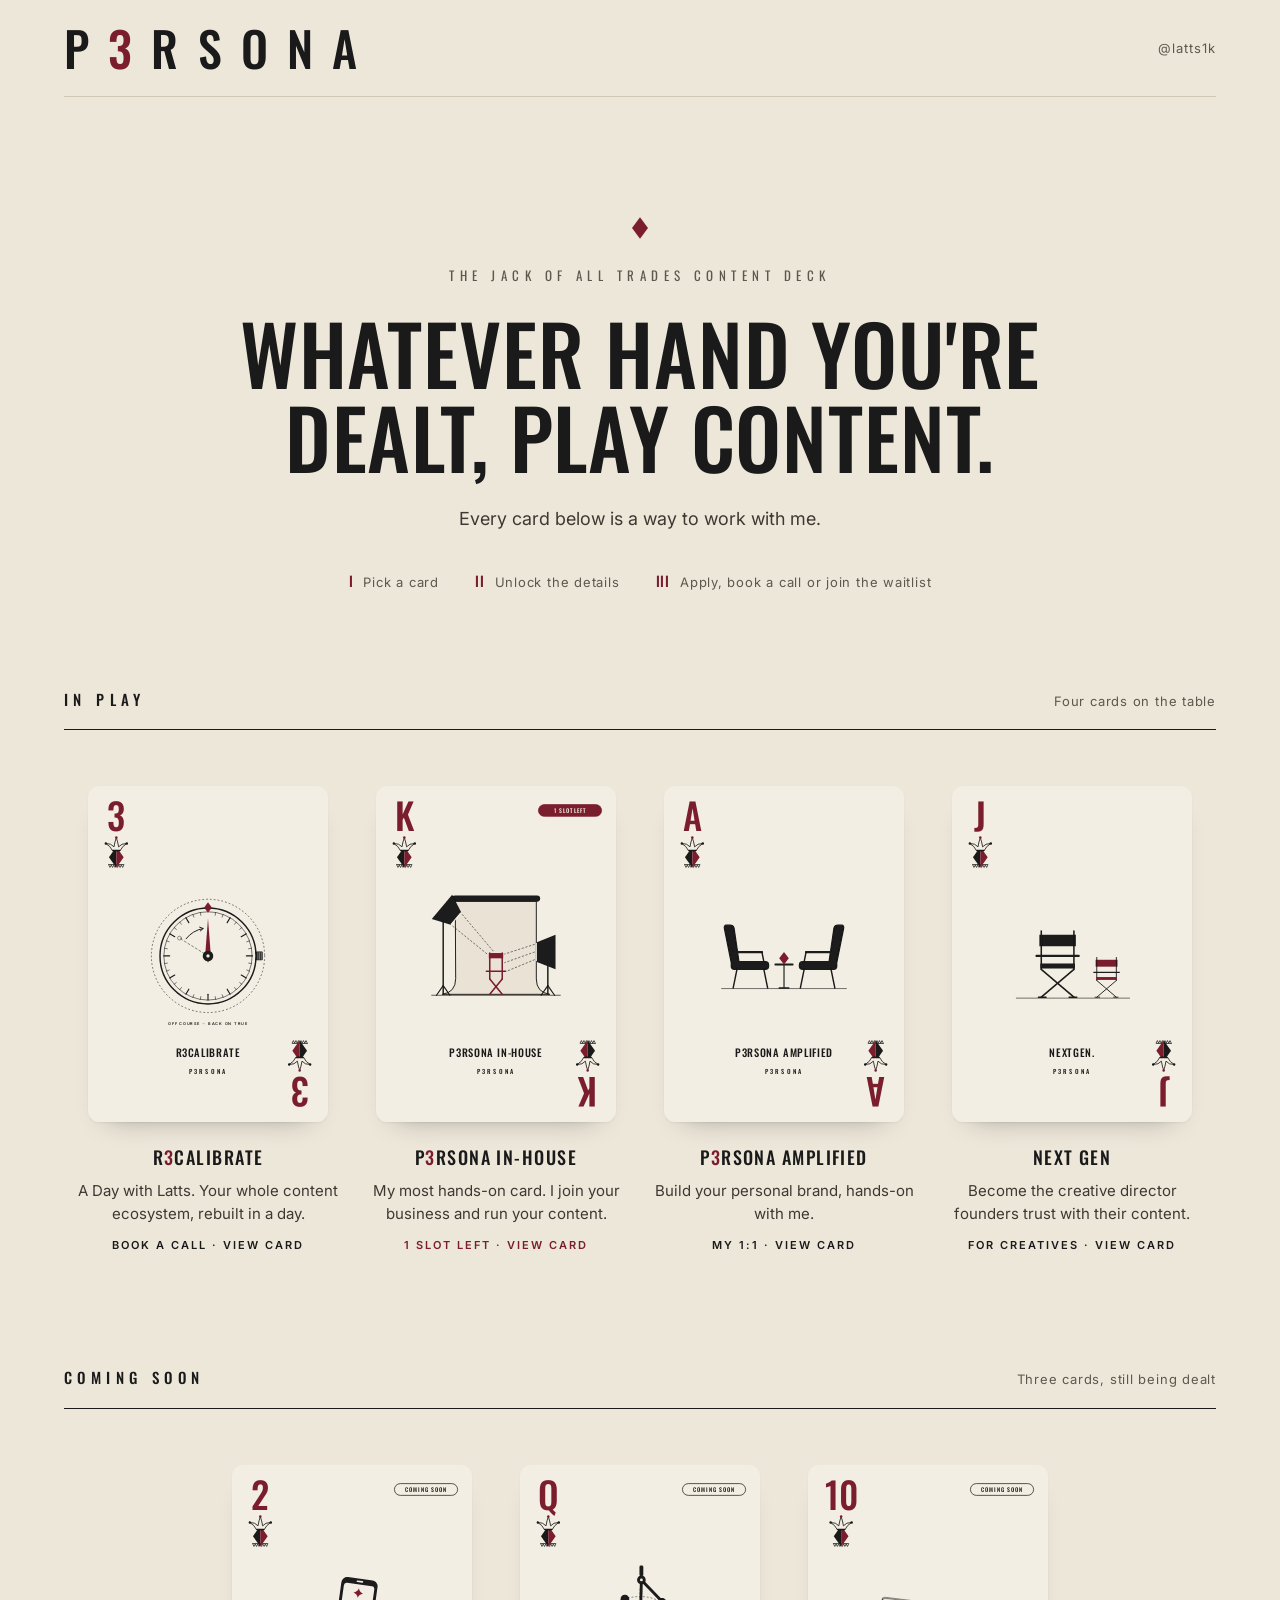
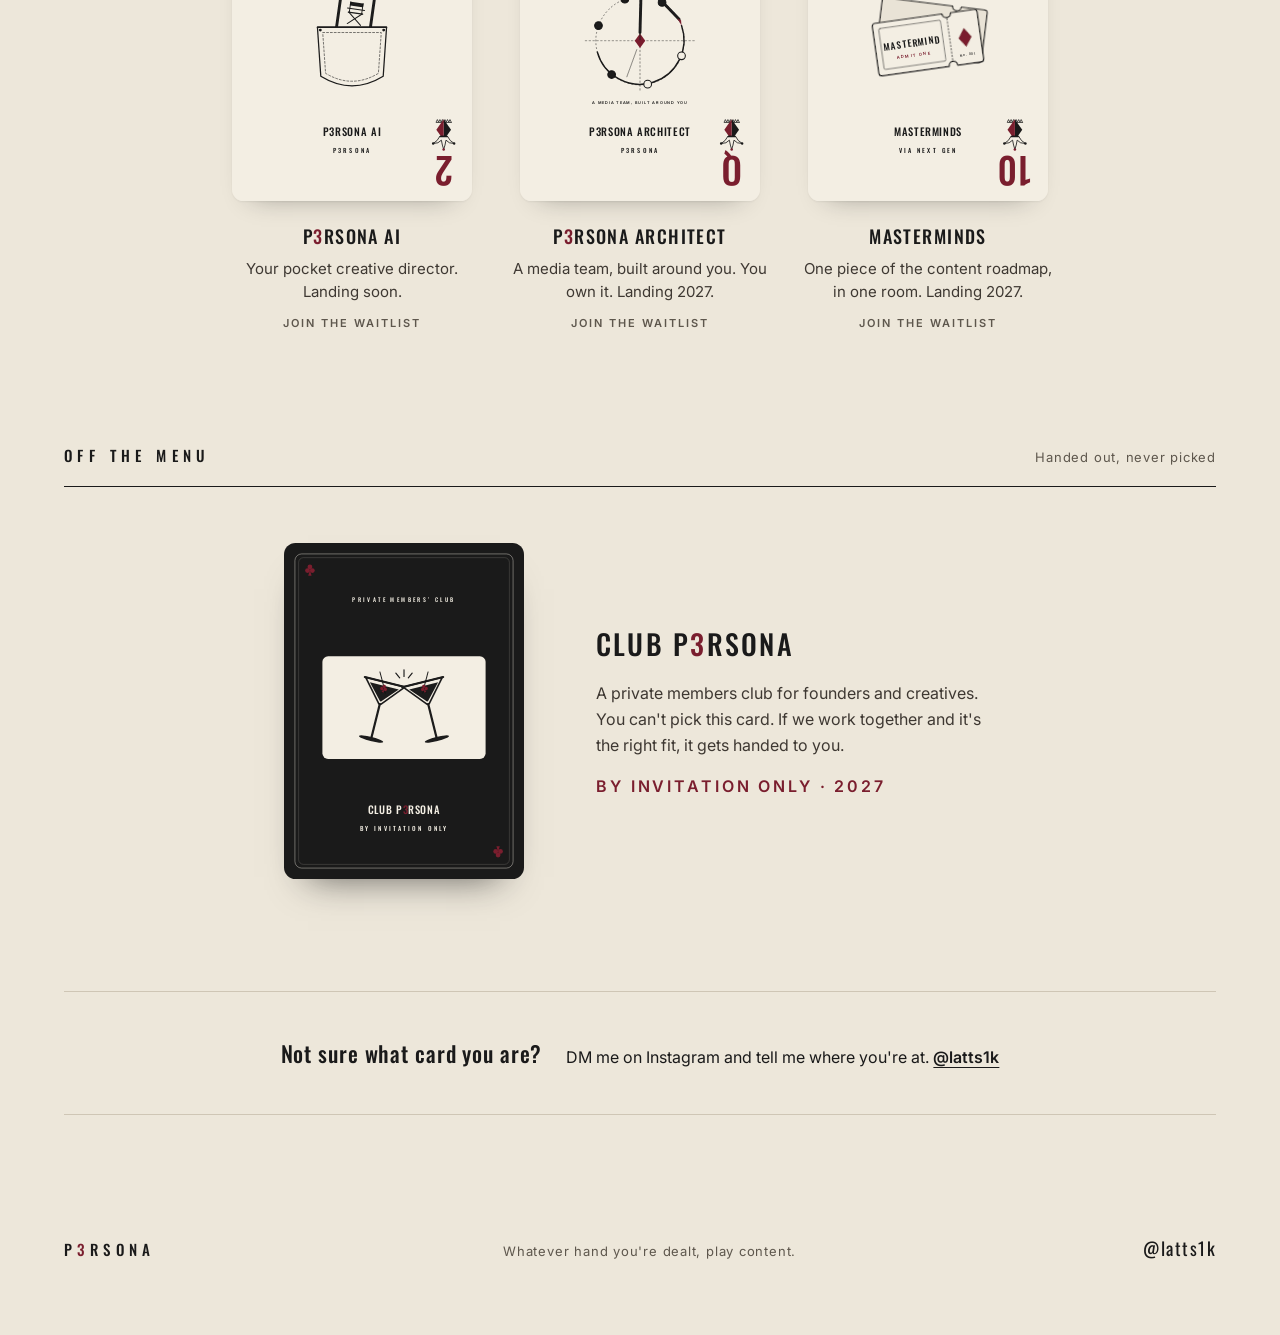
==== commit 9d586008: "Home: opening animation and cards laid on the table Header line draws in, wordmark and hero fade up," ====
--- a/index.html
+++ b/index.html
@@ -16,49 +16,50 @@
 <link rel="preconnect" href="https://fonts.gstatic.com" crossorigin>
 <link rel="stylesheet" href="https://fonts.googleapis.com/css2?family=Oswald:wght@400;500&family=Inter:wght@400;500;600&display=swap">
 <link rel="stylesheet" href="/assets/styles.css">
+<script>try{if(!matchMedia('(prefers-reduced-motion: reduce)').matches)document.documentElement.classList.add('anim')}catch(e){}</script>
 </head>
 <body>
-<header class="wrap bar"><a class="wordmark" href="/" aria-label="P3RSONA home">P<span class="b3">3</span>RSONA</a><a href="https://instagram.com/latts1k" rel="noopener">@latts1k</a></header>
+<header class="wrap bar intro"><a class="wordmark" href="/" aria-label="P3RSONA home">P<span class="b3">3</span>RSONA</a><a href="https://instagram.com/latts1k" rel="noopener">@latts1k</a></header>
 <main>
-<section class="hero rise">
-<svg width="16" height="22" viewBox="0 0 14 19" aria-hidden="true"><polygon points="7,0 14,9.5 7,19 0,9.5" fill="#7A1E2E"></polygon></svg>
-<p class="eyebrow">The Jack of All Trades Content Deck</p>
-<h1 class="anchor">Whatever hand you&#x27;re dealt, play content.</h1>
-<p class="lede">Every card below is a way to work with me.</p>
-<ol class="steps"><li><b>I</b>Pick a card</li><li><b>II</b>Unlock the details</li><li><b>III</b>Apply, book a call or join the waitlist</li></ol>
+<section class="hero">
+<svg class="fade" style="--d:900ms" width="16" height="22" viewBox="0 0 14 19" aria-hidden="true"><polygon points="7,0 14,9.5 7,19 0,9.5" fill="#7A1E2E"></polygon></svg>
+<p class="eyebrow fade" style="--d:1100ms">The Jack of All Trades Content Deck</p>
+<h1 class="anchor"><span class="w" style="--i:0">Whatever</span> <span class="w" style="--i:1">hand</span> <span class="w" style="--i:2">you&#x27;re</span> <span class="w" style="--i:3">dealt,</span> <span class="w" style="--i:4">play</span> <span class="w" style="--i:5">content.</span></h1>
+<p class="lede fade" style="--d:2300ms">Every card below is a way to work with me.</p>
+<ol class="steps fade" style="--d:2600ms"><li><b>I</b>Pick a card</li><li><b>II</b>Unlock the details</li><li><b>III</b>Apply, book a call or join the waitlist</li></ol>
 </section>
 <section class="wrap section" aria-labelledby="inplay">
 <div class="sechead"><h2 class="label" id="inplay">In play</h2><p>Four cards on the table</p></div>
-<div class="deck"><a class="item rise d1" href="/card/r3calibrate">
+<div class="deck"><a class="item place" href="/card/r3calibrate">
 <div class="card"><img src="/assets/cards/3-r3calibrate.svg" width="240" height="336" alt="R3CALIBRATE playing card, the three"></div>
 <div class="meta"><div class="name">R<span class="b3">3</span>CALIBRATE</div><div class="one">A Day with Latts. Your whole content ecosystem, rebuilt in a day.</div><div class="small more">Book a call · View card</div></div>
-</a><a class="item rise d2" href="/card/in-house">
+</a><a class="item place" href="/card/in-house">
 <div class="card"><img src="/assets/cards/k-p3rsona-in-house.svg" width="240" height="336" alt="P3RSONA In-House playing card, the king"></div>
 <div class="meta"><div class="name">P<span class="b3">3</span>RSONA In-House</div><div class="one">My most hands-on card. I join your business and run your content.</div><div class="small more hot">1 slot left · View card</div></div>
-</a><a class="item rise d3" href="/card/amplified">
+</a><a class="item place" href="/card/amplified">
 <div class="card"><img src="/assets/cards/a-p3rsona-amplified.svg" width="240" height="336" alt="P3RSONA Amplified playing card, the ace"></div>
 <div class="meta"><div class="name">P<span class="b3">3</span>RSONA Amplified</div><div class="one">Build your personal brand, hands-on with me.</div><div class="small more">My 1:1 · View card</div></div>
-</a><a class="item rise d4" href="/card/next-gen">
+</a><a class="item place" href="/card/next-gen">
 <div class="card"><img src="/assets/cards/j-next-gen.svg" width="240" height="336" alt="Next Gen playing card, the jack"></div>
 <div class="meta"><div class="name">Next Gen</div><div class="one">Become the creative director founders trust with their content.</div><div class="small more">For creatives · View card</div></div>
 </a></div>
 </section>
 <section class="wrap section" aria-labelledby="soon">
 <div class="sechead"><h2 class="label" id="soon">Coming soon</h2><p>Three cards, still being dealt</p></div>
-<div class="deck"><a class="item rise d1" href="/card/ai">
+<div class="deck"><a class="item place" href="/card/ai">
 <div class="card"><img src="/assets/cards/2-p3rsona-ai.svg" width="240" height="336" alt="P3RSONA AI playing card, the two"></div>
 <div class="meta"><div class="name">P<span class="b3">3</span>RSONA AI</div><div class="one">Your pocket creative director. Landing soon.</div><div class="small more soft">Join the waitlist</div></div>
-</a><a class="item rise d2" href="/card/architect">
+</a><a class="item place" href="/card/architect">
 <div class="card"><img src="/assets/cards/q-p3rsona-architect.svg" width="240" height="336" alt="P3RSONA Architect playing card, the queen"></div>
 <div class="meta"><div class="name">P<span class="b3">3</span>RSONA Architect</div><div class="one">A media team, built around you. You own it. Landing 2027.</div><div class="small more soft">Join the waitlist</div></div>
-</a><a class="item rise d3" href="/card/masterminds">
+</a><a class="item place" href="/card/masterminds">
 <div class="card"><img src="/assets/cards/10-masterminds.svg" width="240" height="336" alt="Masterminds playing card, the ten"></div>
 <div class="meta"><div class="name">Masterminds</div><div class="one">One piece of the content roadmap, in one room. Landing 2027.</div><div class="small more soft">Join the waitlist</div></div>
 </a></div>
 </section>
 <section class="wrap section" aria-labelledby="club">
 <div class="sechead"><h2 class="label" id="club">Off the menu</h2><p>Handed out, never picked</p></div>
-<div class="club">
+<div class="club place">
 <div class="card"><img src="/assets/cards/club-p3rsona-invite.svg" width="240" height="336" alt="Club P3RSONA invitation card, private members club, by invitation only"></div>
 <div class="text"><h3>CLUB P<span class="b3">3</span>RSONA</h3>
 <p>A private members club for founders and creatives. You can't pick this card. If we work together and it's the right fit, it gets handed to you.</p>
--- a/assets/styles.css
+++ b/assets/styles.css
@@ -132,6 +132,25 @@
 .rise{animation:rise 1800ms var(--ease) both}
 .d1{animation-delay:150ms}.d2{animation-delay:300ms}.d3{animation-delay:450ms}.d4{animation-delay:600ms}
 @keyframes rise{from{opacity:0;transform:translateY(10px)}to{opacity:1;transform:none}}
+/* opening: header line draws, wordmark and hero fade in, anchor rises word by word */
+.bar.intro{position:relative}
+html.anim .bar.intro{border-bottom-color:transparent}
+html.anim .bar.intro::after{content:"";position:absolute;left:max(24px,env(safe-area-inset-left));right:max(24px,env(safe-area-inset-right));bottom:-1px;height:1px;background:var(--line);transform-origin:left;animation:draw 1800ms var(--ease) 200ms both}
+html.anim .bar.intro>*{animation:fadein 1600ms var(--ease) both}
+html.anim .bar.intro>*:last-child{animation-delay:500ms}
+html.anim .fade{animation:rise 1600ms var(--ease) var(--d,0ms) both}
+html.anim .anchor .w{display:inline-block;animation:word 1400ms var(--ease) calc(1300ms + var(--i) * 110ms) both}
+@keyframes draw{from{transform:scaleX(0)}to{transform:scaleX(1)}}
+@keyframes fadein{from{opacity:0}to{opacity:1}}
+@keyframes word{from{opacity:0;transform:translateY(.45em)}to{opacity:1;transform:none}}
+
+/* cards laid on the table one at a time as each section comes into view */
+html.anim .place{opacity:0;transform:translate(-14px,-38px) rotate(-3.5deg)}
+html.anim .place:nth-child(even){transform:translate(14px,-38px) rotate(3deg)}
+html.anim .place.in{opacity:1;transform:none;transition:opacity 1100ms ease var(--d,0ms),transform 1700ms cubic-bezier(.22,1.12,.36,1) var(--d,0ms)}
+html.anim .place .meta,html.anim .club.place .text{opacity:0}
+html.anim .place.in .meta,html.anim .club.place.in .text{opacity:1;transition:opacity 1200ms ease calc(var(--d,0ms) + 700ms)}
+
 @media (prefers-reduced-motion:reduce){*{animation:none!important;transition:none!important}.item:hover .card{transform:none}}
 
 @media (max-width:600px){
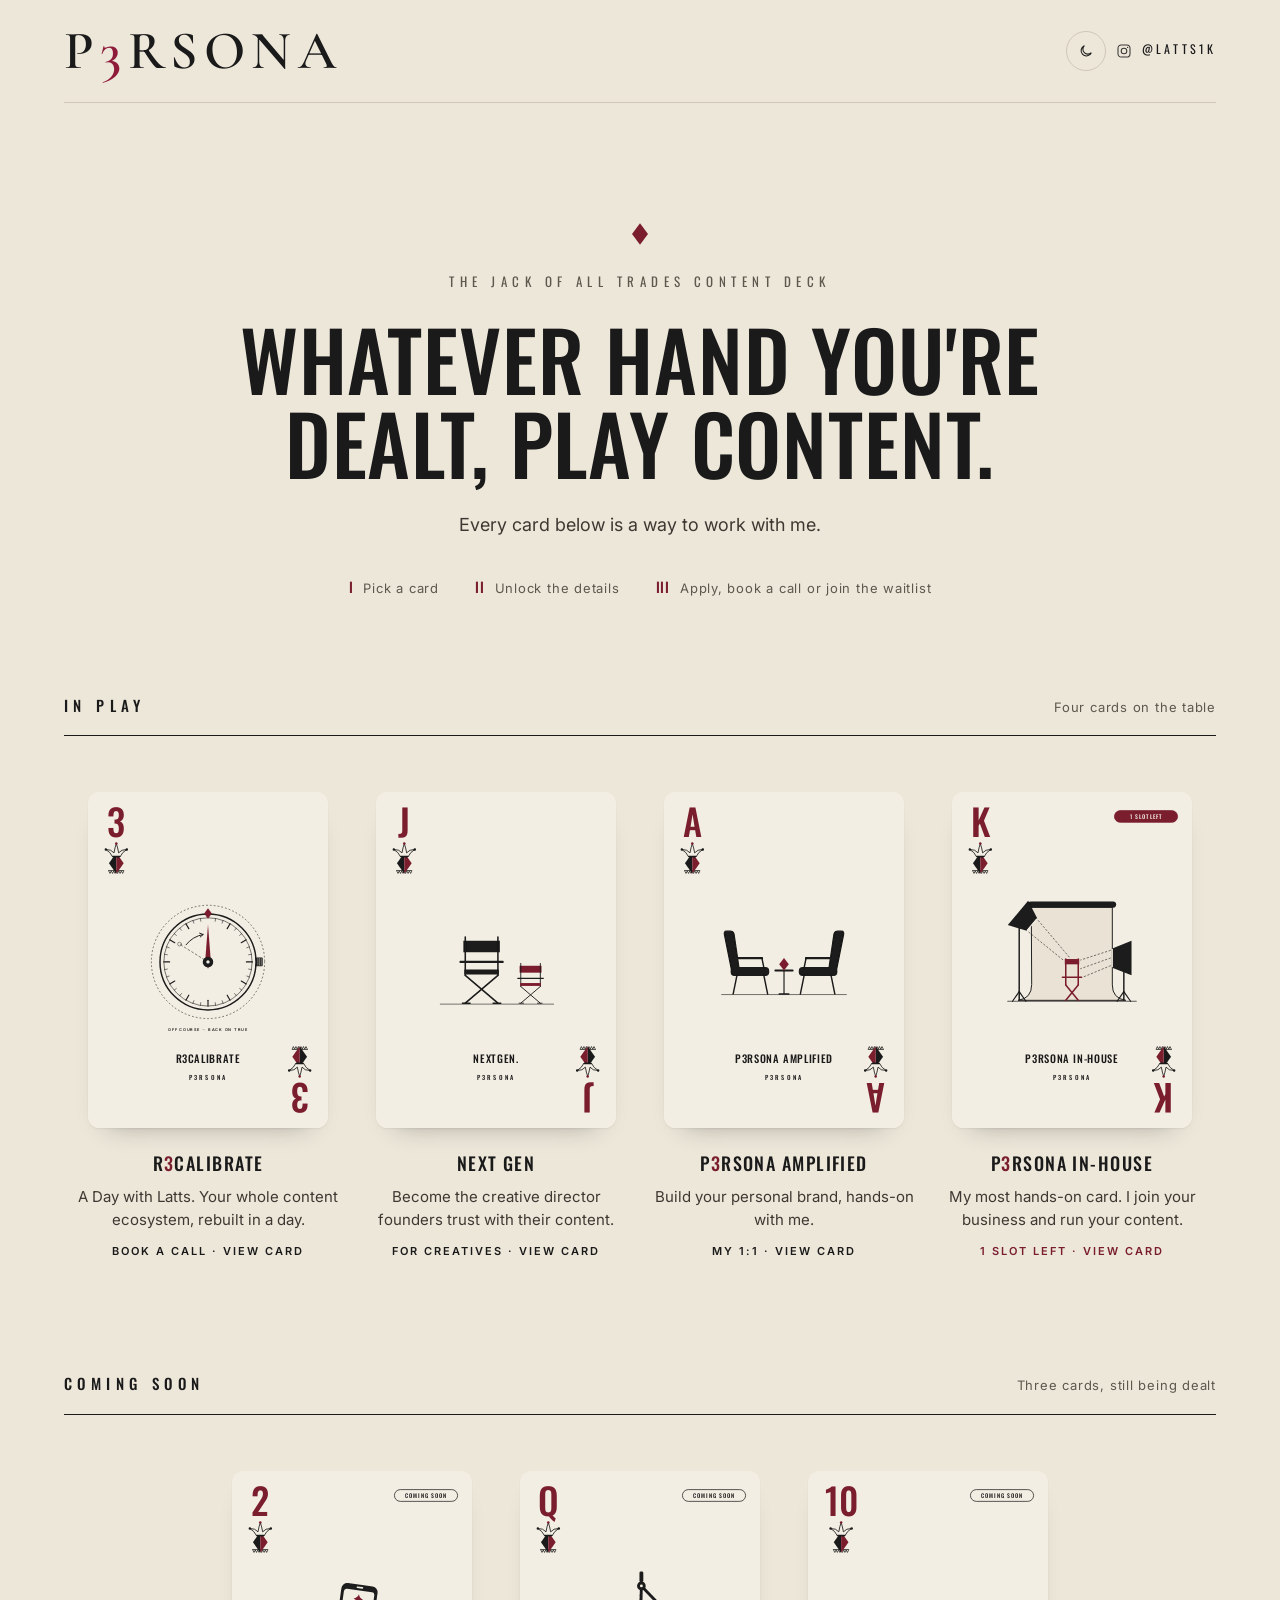
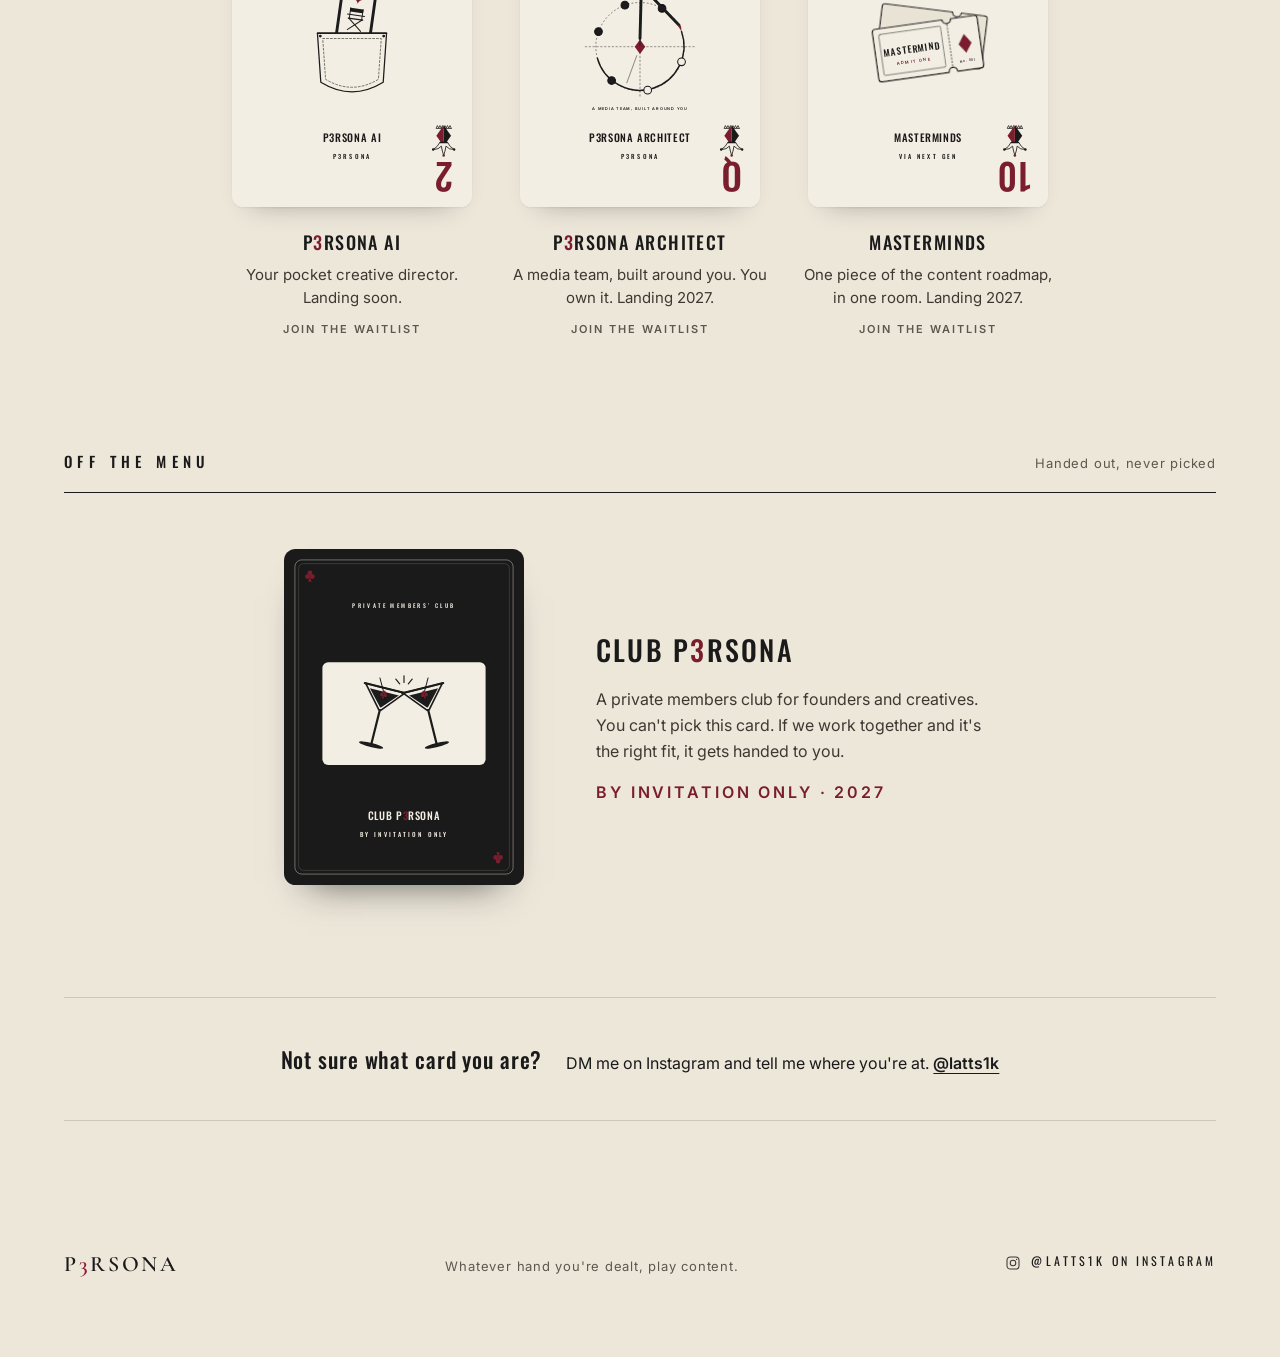
==== commit 82314038: "Logo 2, premium Instagram link, dark mode toggle, new card order - Wordmark switched to P3RSONA logo" ====
--- a/index.html
+++ b/index.html
@@ -8,21 +8,25 @@
 <meta property="og:title" content="P3RSONA · Whatever hand you&#x27;re dealt, play content.">
 <meta property="og:description" content="The Jack of All Trades Content Deck. Seven ways to work with Lateef, a one-of-one operator in content: pick a card.">
 <meta property="og:type" content="website">
-<meta property="og:image" content="/assets/og.png">
+<meta property="og:image" content="https://p3rsona.co/assets/og.png?v=joker">
+<meta property="og:image:width" content="1200">
+<meta property="og:image:height" content="630">
+<meta property="og:image:alt" content="The Joker card from the P3RSONA deck: play content.">
+<meta name="twitter:image" content="https://p3rsona.co/assets/og.png?v=joker">
 <meta name="twitter:card" content="summary_large_image">
-<meta name="theme-color" content="#EDE7DA">
+<meta name="theme-color" content="#EDE7DA" id="tc">
 <link rel="icon" href="/assets/favicon.svg" type="image/svg+xml">
 <link rel="preconnect" href="https://fonts.googleapis.com">
 <link rel="preconnect" href="https://fonts.gstatic.com" crossorigin>
-<link rel="stylesheet" href="https://fonts.googleapis.com/css2?family=Oswald:wght@400;500&family=Inter:wght@400;500;600&display=swap">
+<link rel="stylesheet" href="https://fonts.googleapis.com/css2?family=Cormorant+Garamond:wght@600&family=Oswald:wght@400;500&family=Inter:wght@400;500;600&display=swap">
 <link rel="stylesheet" href="/assets/styles.css">
-<script>try{if(!matchMedia('(prefers-reduced-motion: reduce)').matches)document.documentElement.classList.add('anim')}catch(e){}</script>
+<script>try{if(!matchMedia('(prefers-reduced-motion: reduce)').matches)document.documentElement.classList.add('anim')}catch(e){}try{if(localStorage.getItem('p3_theme')==='dark'){document.documentElement.dataset.theme='dark';document.getElementById('tc').content='#121110'}}catch(e){}</script>
 </head>
 <body>
-<header class="wrap bar intro"><a class="wordmark" href="/" aria-label="P3RSONA home">P<span class="b3">3</span>RSONA</a><a href="https://instagram.com/latts1k" rel="noopener">@latts1k</a></header>
+<header class="wrap bar intro"><a class="wordmark" href="/" aria-label="P3RSONA home">P<span class="b3">3</span>RSONA</a><div class="tools"><button class="theme" type="button" aria-label="Switch to dark mode" data-theme-toggle><svg class="moon" width="16" height="16" viewBox="0 0 24 24" fill="none" stroke="currentColor" stroke-width="1.6" aria-hidden="true"><path d="M20 14.5A8 8 0 1 1 9.5 4a6.5 6.5 0 0 0 10.5 10.5z"/></svg><svg class="sun" width="16" height="16" viewBox="0 0 24 24" fill="none" stroke="currentColor" stroke-width="1.6" aria-hidden="true"><circle cx="12" cy="12" r="4"/><path d="M12 2.5v2.5M12 19v2.5M2.5 12H5M19 12h2.5M5.3 5.3l1.8 1.8M16.9 16.9l1.8 1.8M5.3 18.7l1.8-1.8M16.9 7.1l1.8-1.8"/></svg></button><a class="ig" href="https://instagram.com/latts1k" rel="noopener" aria-label="@latts1k"><svg width="16" height="16" viewBox="0 0 24 24" fill="none" stroke="currentColor" stroke-width="1.6" aria-hidden="true"><rect x="3" y="3" width="18" height="18" rx="5"/><circle cx="12" cy="12" r="4.2"/><circle cx="17.4" cy="6.6" r="1" fill="currentColor" stroke="none"/></svg><span>@latts1k</span></a></div></header>
 <main>
 <section class="hero">
-<svg class="fade" style="--d:900ms" width="16" height="22" viewBox="0 0 14 19" aria-hidden="true"><polygon points="7,0 14,9.5 7,19 0,9.5" fill="#7A1E2E"></polygon></svg>
+<svg class="fade diamond" style="--d:900ms" width="16" height="22" viewBox="0 0 14 19" aria-hidden="true"><polygon points="7,0 14,9.5 7,19 0,9.5" fill="currentColor"></polygon></svg>
 <p class="eyebrow fade" style="--d:1100ms">The Jack of All Trades Content Deck</p>
 <h1 class="anchor"><span class="w" style="--i:0">Whatever</span> <span class="w" style="--i:1">hand</span> <span class="w" style="--i:2">you&#x27;re</span> <span class="w" style="--i:3">dealt,</span> <span class="w" style="--i:4">play</span> <span class="w" style="--i:5">content.</span></h1>
 <p class="lede fade" style="--d:2300ms">Every card below is a way to work with me.</p>
@@ -33,15 +37,15 @@
 <div class="deck"><a class="item place" href="/card/r3calibrate">
 <div class="card"><img src="/assets/cards/3-r3calibrate.svg" width="240" height="336" alt="R3CALIBRATE playing card, the three"></div>
 <div class="meta"><div class="name">R<span class="b3">3</span>CALIBRATE</div><div class="one">A Day with Latts. Your whole content ecosystem, rebuilt in a day.</div><div class="small more">Book a call · View card</div></div>
+</a><a class="item place" href="/card/next-gen">
+<div class="card"><img src="/assets/cards/j-next-gen.svg" width="240" height="336" alt="Next Gen playing card, the jack"></div>
+<div class="meta"><div class="name">Next Gen</div><div class="one">Become the creative director founders trust with their content.</div><div class="small more">For creatives · View card</div></div>
+</a><a class="item place" href="/card/amplified">
+<div class="card"><img src="/assets/cards/a-p3rsona-amplified.svg" width="240" height="336" alt="P3RSONA Amplified playing card, the ace"></div>
+<div class="meta"><div class="name">P<span class="b3">3</span>RSONA Amplified</div><div class="one">Build your personal brand, hands-on with me.</div><div class="small more">My 1:1 · View card</div></div>
 </a><a class="item place" href="/card/in-house">
 <div class="card"><img src="/assets/cards/k-p3rsona-in-house.svg" width="240" height="336" alt="P3RSONA In-House playing card, the king"></div>
 <div class="meta"><div class="name">P<span class="b3">3</span>RSONA In-House</div><div class="one">My most hands-on card. I join your business and run your content.</div><div class="small more hot">1 slot left · View card</div></div>
-</a><a class="item place" href="/card/amplified">
-<div class="card"><img src="/assets/cards/a-p3rsona-amplified.svg" width="240" height="336" alt="P3RSONA Amplified playing card, the ace"></div>
-<div class="meta"><div class="name">P<span class="b3">3</span>RSONA Amplified</div><div class="one">Build your personal brand, hands-on with me.</div><div class="small more">My 1:1 · View card</div></div>
-</a><a class="item place" href="/card/next-gen">
-<div class="card"><img src="/assets/cards/j-next-gen.svg" width="240" height="336" alt="Next Gen playing card, the jack"></div>
-<div class="meta"><div class="name">Next Gen</div><div class="one">Become the creative director founders trust with their content.</div><div class="small more">For creatives · View card</div></div>
 </a></div>
 </section>
 <section class="wrap section" aria-labelledby="soon">
@@ -71,9 +75,9 @@
 </section>
 </main>
 <footer class="wrap foot">
-<span class="mark">P<span class="b3">3</span>RSONA</span>
+<a class="mark" href="/" aria-label="P3RSONA home">P<span class="b3">3</span>RSONA</a>
 <span>Whatever hand you&#x27;re dealt, play content.</span>
-<a href="https://instagram.com/latts1k" rel="noopener">@latts1k</a>
+<a class="ig" href="https://instagram.com/latts1k" rel="noopener" aria-label="@latts1k on Instagram"><svg width="16" height="16" viewBox="0 0 24 24" fill="none" stroke="currentColor" stroke-width="1.6" aria-hidden="true"><rect x="3" y="3" width="18" height="18" rx="5"/><circle cx="12" cy="12" r="4.2"/><circle cx="17.4" cy="6.6" r="1" fill="currentColor" stroke="none"/></svg><span>@latts1k on Instagram</span></a>
 </footer>
 <script src="/assets/forms.js"></script>
 <script src="/assets/app.js"></script>
--- a/assets/styles.css
+++ b/assets/styles.css
@@ -1,5 +1,6 @@
 :root{
   --paper:#EDE7DA;--cream:#F3EEE3;--field:#F7F3EA;--ink:#1A1A1A;--body:#3E3832;--muted:#5E574D;--line:#CFC6B5;--accent:#7A1E2E;--on-ink:#D9D1C2;
+  --logo3:#8E1B3A;--logo:'Cormorant Garamond',Georgia,'Times New Roman',serif;--panel:#1A1A1A;--on-panel:#F3EEE3;
   --display:'Oswald','Arial Narrow',Impact,sans-serif;--sans:'Inter','Helvetica Neue',Arial,sans-serif;
   --ease:cubic-bezier(.16,1,.3,1);
 }
@@ -21,9 +22,27 @@
 .bar.end{justify-content:flex-end}
 .bar a{text-decoration:none;font-size:13px;letter-spacing:.08em;color:var(--muted);min-height:44px;display:inline-flex;align-items:center}
 .bar a:hover{color:var(--ink)}
-.bar a.wordmark{font-size:clamp(30px,4.2vw,48px);letter-spacing:.4em;padding-left:0;color:var(--ink);min-height:44px}
-.bar a.wordmark:hover{color:var(--ink)}
-.bar .mark{font-family:var(--display);font-weight:500;font-size:16px;letter-spacing:.36em;color:var(--ink)}
+/* logo: P3RSONA logo 2 */
+.wordmark,.mark{font-family:var(--logo)!important;font-weight:600!important;letter-spacing:.12em!important;text-transform:uppercase;text-decoration:none;color:var(--ink)}
+.wordmark .b3,.mark .b3{color:var(--logo3)}
+.bar a.wordmark{font-size:clamp(34px,4.8vw,54px);line-height:1;padding-left:0;color:var(--ink);min-height:44px}
+.bar a.wordmark:hover,.bar a.mark:hover,.foot a.mark:hover{color:var(--ink)}
+.bar .mark{font-size:24px;line-height:1;color:var(--ink)}
+.bar .tools{display:flex;align-items:center;gap:10px}
+/* instagram link */
+a.ig{display:inline-flex;align-items:center;gap:10px;min-height:44px;font-family:var(--display);font-weight:400;font-size:12px;letter-spacing:.26em;text-transform:uppercase;text-decoration:none;color:var(--ink)}
+a.ig svg{flex:none;opacity:.85}
+a.ig span{background:linear-gradient(currentColor,currentColor) 0 100%/0 1px no-repeat;padding-bottom:3px;transition:background-size 900ms var(--ease)}
+a.ig:hover{color:var(--ink)}
+a.ig:hover span{background-size:100% 1px}
+.bar a.ig{font-size:12px;letter-spacing:.26em;color:var(--ink)}
+/* theme toggle */
+.theme{width:40px;height:40px;flex:none;display:inline-flex;align-items:center;justify-content:center;border:1px solid var(--line);border-radius:999px;background:transparent;color:var(--ink);cursor:pointer;transition:border-color 600ms var(--ease)}
+.theme:hover{border-color:var(--ink)}
+.theme .sun{display:none}
+[data-theme=dark] .theme .sun{display:block}
+[data-theme=dark] .theme .moon{display:none}
+.diamond{color:var(--accent)}
 
 /* hero */
 .hero{max-width:860px;margin:0 auto;padding:120px 24px 96px;text-align:center;display:flex;flex-direction:column;align-items:center;gap:26px}
@@ -70,8 +89,7 @@
 
 /* footer */
 .foot{display:flex;flex-wrap:wrap;gap:16px 48px;align-items:baseline;justify-content:space-between;padding-top:8px;padding-bottom:72px;font-size:13px;letter-spacing:.06em;color:var(--muted)}
-.foot .mark{font-family:var(--display);font-weight:500;font-size:15px;letter-spacing:.36em;color:var(--ink)}
-.foot a{font-family:var(--display);font-size:18px;letter-spacing:.08em;text-decoration:none}
+.foot .mark{font-size:22px;line-height:1;color:var(--ink)}
 
 /* card page */
 .page{padding-top:72px;padding-bottom:120px;display:flex;flex-wrap:wrap;gap:56px 80px;align-items:flex-start}
@@ -100,7 +118,7 @@
 .faq summary::after{content:"+";font-family:var(--display);font-weight:400;font-size:22px;line-height:1;color:var(--accent);transition:transform 600ms var(--ease)}
 .faq details[open] summary::after{transform:rotate(45deg)}
 .faq details p{margin:12px 0 0;font-size:15px}
-.cta{background:var(--ink);color:var(--cream);border-radius:16px;padding:32px;display:flex;flex-wrap:wrap;gap:20px 32px;align-items:center;justify-content:space-between}
+.cta{background:var(--panel);color:var(--on-panel);border-radius:16px;padding:32px;display:flex;flex-wrap:wrap;gap:20px 32px;align-items:center;justify-content:space-between}
 .cta div{display:flex;flex-direction:column;gap:8px;max-width:40ch}
 .cta .line{margin:0;font-family:var(--display);font-weight:500;font-size:22px;letter-spacing:.04em}
 .cta .sub{margin:0;font-size:15px;line-height:1.6;color:var(--on-ink)}
@@ -153,7 +171,20 @@
 
 @media (prefers-reduced-motion:reduce){*{animation:none!important;transition:none!important}.item:hover .card{transform:none}}
 
+/* dark: a black table, cards and forms stay cream like printed stock */
+html{transition:background-color 700ms var(--ease)}
+body{transition:background-color 700ms var(--ease),color 700ms var(--ease)}
+:root[data-theme=dark]{--paper:#121110;--ink:#EDE7DA;--body:#C9C0B0;--muted:#9C9385;--line:#36312B;--accent:#C9566C;--logo3:#C9566C;--panel:#F3EEE3;--on-panel:#1A1A1A;--on-ink:#3E3832;color-scheme:dark}
+[data-theme=dark] .cta .sub{color:#3E3832}
+[data-theme=dark] .cta .btn.light{background:#1A1A1A;color:#F3EEE3}
+[data-theme=dark] .cta .btn.light:hover{background:#000;color:#F3EEE3}
+[data-theme=dark] .wall{--ink:#1A1A1A;--body:#3E3832;--muted:#5E574D;--line:#CFC6B5;--accent:#7A1E2E;color:var(--ink);border-color:#2A2622}
+[data-theme=dark] .item .card,[data-theme=dark] .page .art .card,[data-theme=dark] .club .card{box-shadow:0 18px 34px -18px rgba(0,0,0,.9),0 1px 2px rgba(0,0,0,.4)}
+[data-theme=dark] .item:hover .card{box-shadow:0 40px 60px -28px rgba(0,0,0,.95),0 2px 4px rgba(0,0,0,.4)}
+
 @media (max-width:600px){
+  .bar a.ig span{display:none}
+  .bar a.ig{width:40px;justify-content:center;border:1px solid var(--line);border-radius:999px;min-height:40px}
   .deck{gap:44px 14px}
   .item{width:calc(50% - 7px);gap:14px}
   .item .card{width:100%;border-radius:8px}
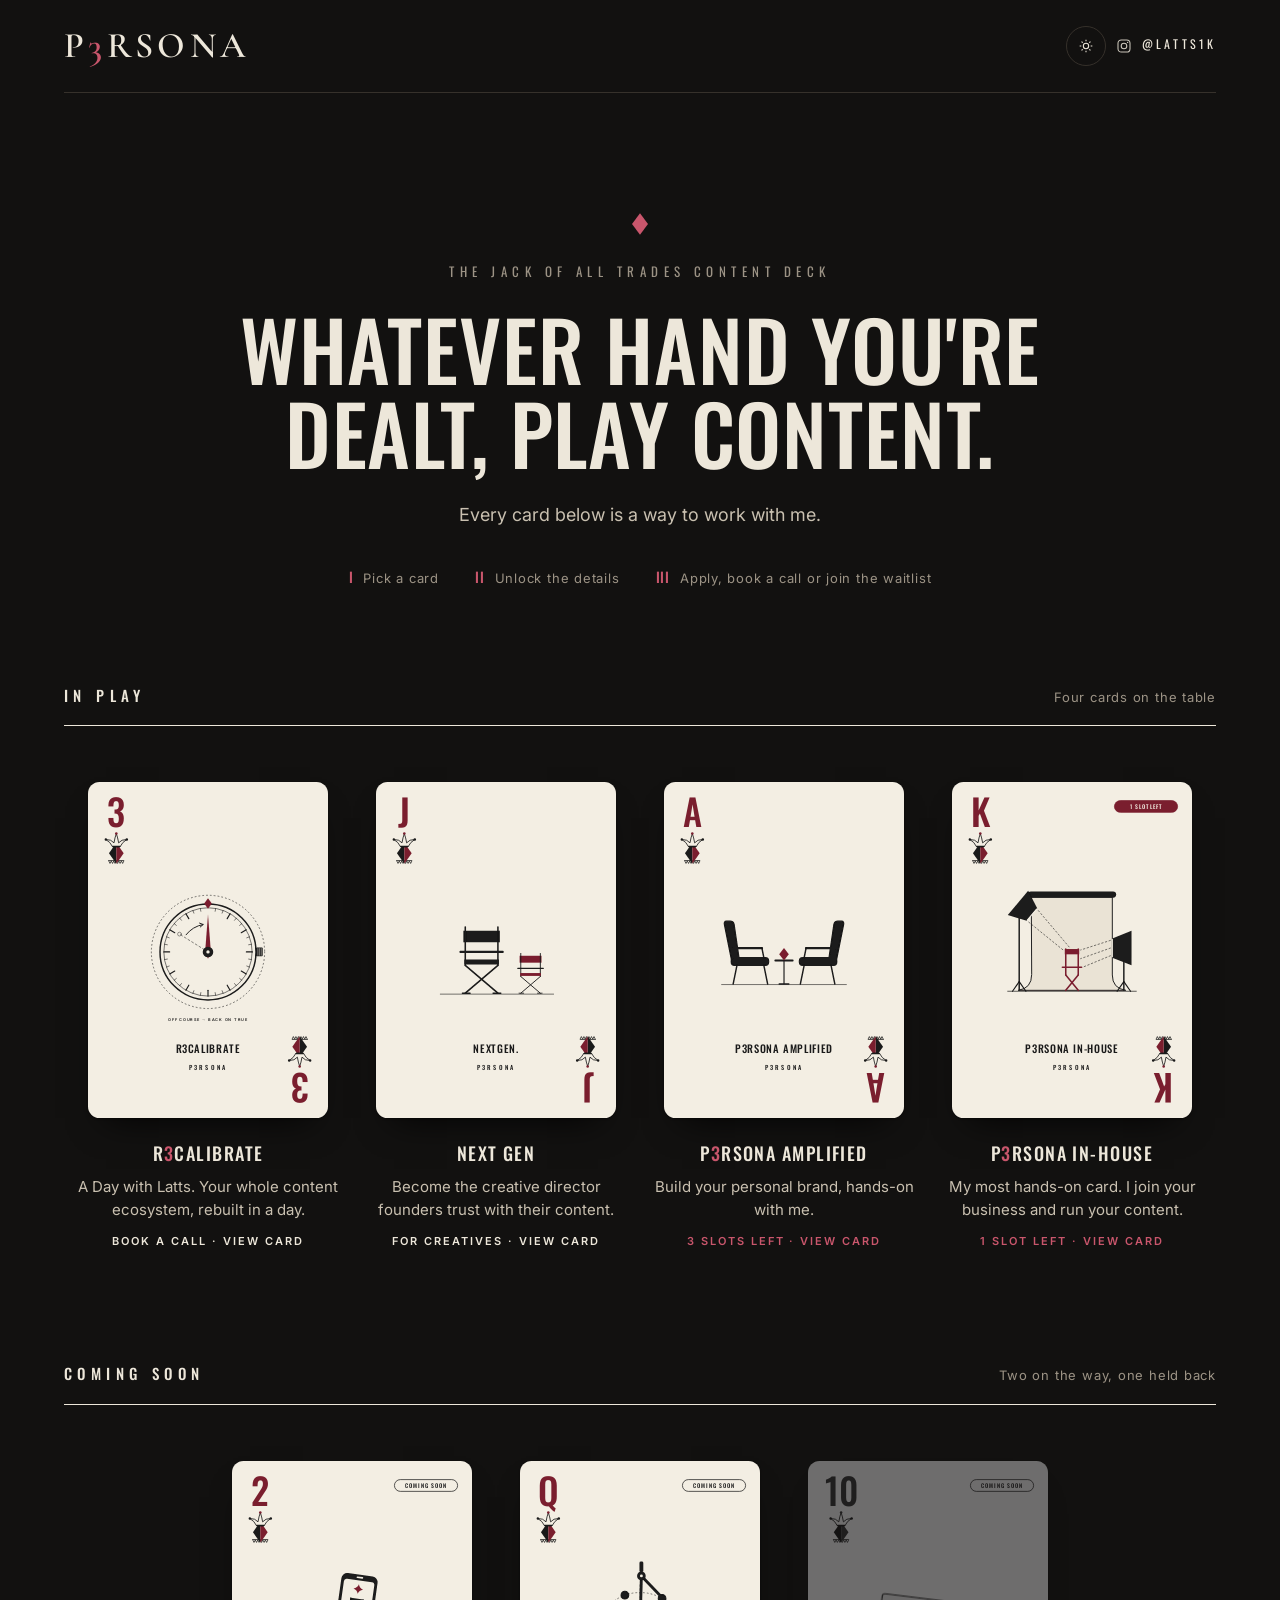
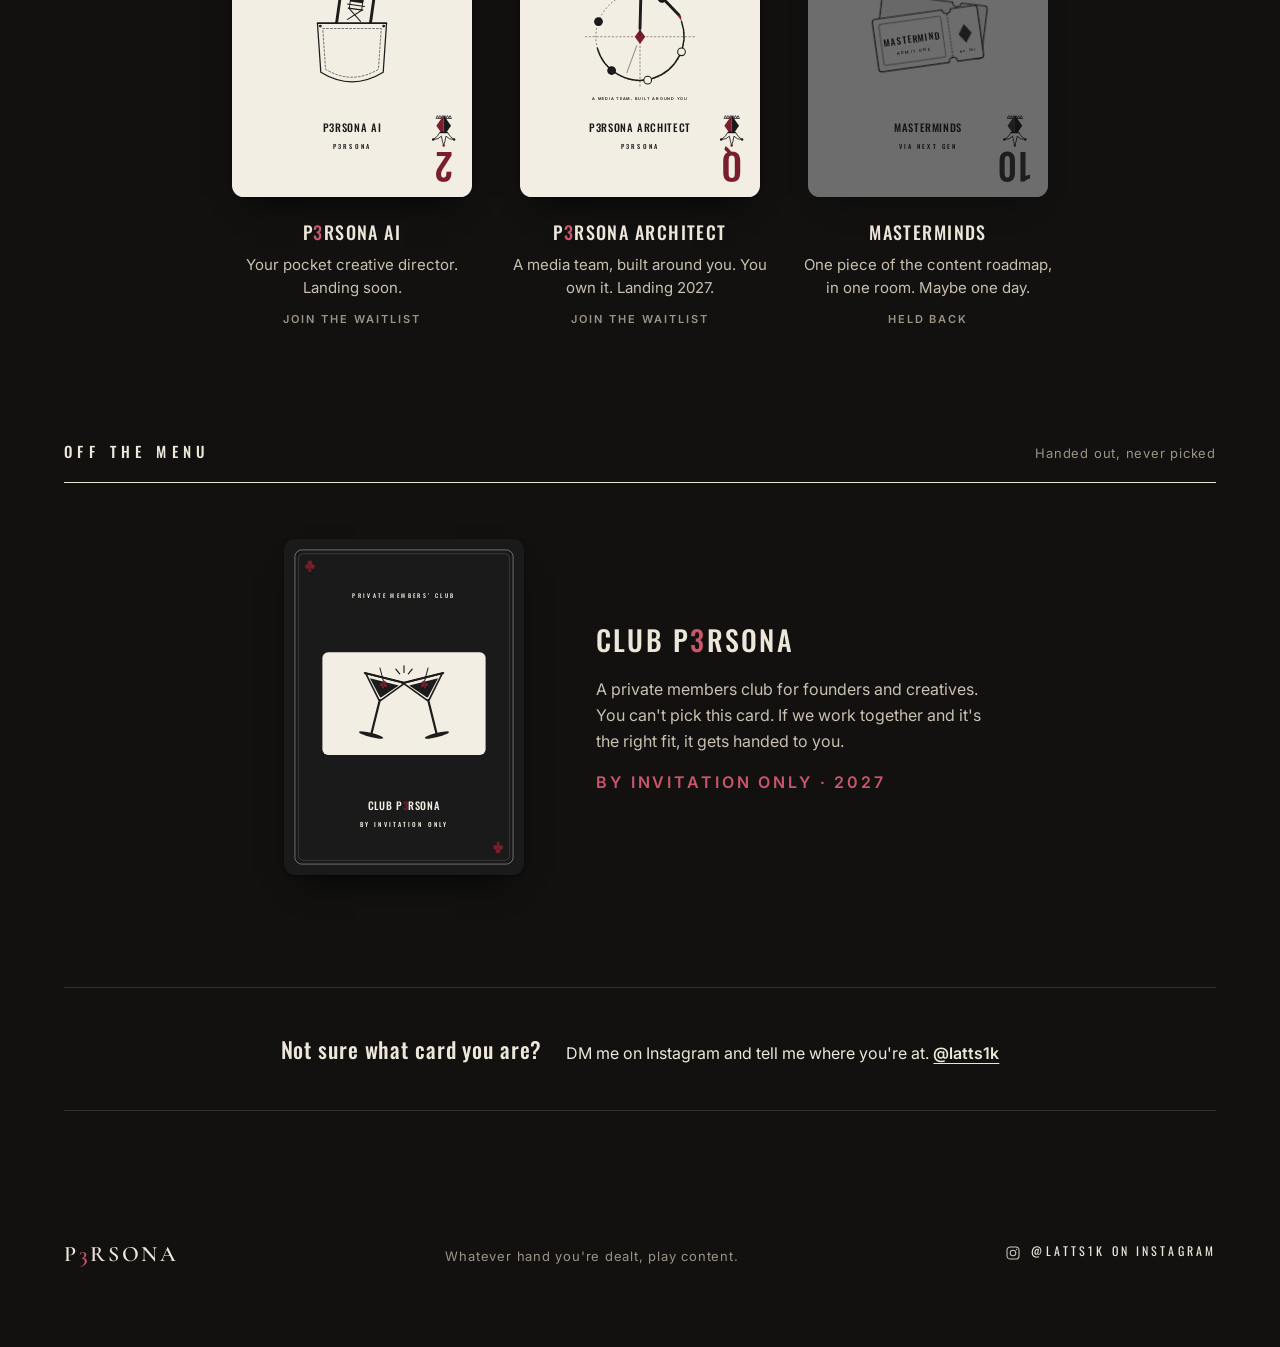
==== commit 129551ea: "Dark by default, smaller logo, Masterminds held back, Amplified 3 slots - Dark mode is now the defau" ====
--- a/index.html
+++ b/index.html
@@ -1,5 +1,5 @@
 <!doctype html>
-<html lang="en-GB">
+<html lang="en-GB" data-theme="dark">
 <head>
 <meta charset="utf-8">
 <meta name="viewport" content="width=device-width, initial-scale=1, viewport-fit=cover">
@@ -14,13 +14,13 @@
 <meta property="og:image:alt" content="The Joker card from the P3RSONA deck: play content.">
 <meta name="twitter:image" content="https://p3rsona.co/assets/og.png?v=joker">
 <meta name="twitter:card" content="summary_large_image">
-<meta name="theme-color" content="#EDE7DA" id="tc">
+<meta name="theme-color" content="#121110" id="tc">
 <link rel="icon" href="/assets/favicon.svg" type="image/svg+xml">
 <link rel="preconnect" href="https://fonts.googleapis.com">
 <link rel="preconnect" href="https://fonts.gstatic.com" crossorigin>
 <link rel="stylesheet" href="https://fonts.googleapis.com/css2?family=Cormorant+Garamond:wght@600&family=Oswald:wght@400;500&family=Inter:wght@400;500;600&display=swap">
 <link rel="stylesheet" href="/assets/styles.css">
-<script>try{if(!matchMedia('(prefers-reduced-motion: reduce)').matches)document.documentElement.classList.add('anim')}catch(e){}try{if(localStorage.getItem('p3_theme')==='dark'){document.documentElement.dataset.theme='dark';document.getElementById('tc').content='#121110'}}catch(e){}</script>
+<script>try{if(!matchMedia('(prefers-reduced-motion: reduce)').matches)document.documentElement.classList.add('anim')}catch(e){}try{if(localStorage.getItem('p3_theme')==='light'){delete document.documentElement.dataset.theme;document.getElementById('tc').content='#EDE7DA'}}catch(e){}</script>
 </head>
 <body>
 <header class="wrap bar intro"><a class="wordmark" href="/" aria-label="P3RSONA home">P<span class="b3">3</span>RSONA</a><div class="tools"><button class="theme" type="button" aria-label="Switch to dark mode" data-theme-toggle><svg class="moon" width="16" height="16" viewBox="0 0 24 24" fill="none" stroke="currentColor" stroke-width="1.6" aria-hidden="true"><path d="M20 14.5A8 8 0 1 1 9.5 4a6.5 6.5 0 0 0 10.5 10.5z"/></svg><svg class="sun" width="16" height="16" viewBox="0 0 24 24" fill="none" stroke="currentColor" stroke-width="1.6" aria-hidden="true"><circle cx="12" cy="12" r="4"/><path d="M12 2.5v2.5M12 19v2.5M2.5 12H5M19 12h2.5M5.3 5.3l1.8 1.8M16.9 16.9l1.8 1.8M5.3 18.7l1.8-1.8M16.9 7.1l1.8-1.8"/></svg></button><a class="ig" href="https://instagram.com/latts1k" rel="noopener" aria-label="@latts1k"><svg width="16" height="16" viewBox="0 0 24 24" fill="none" stroke="currentColor" stroke-width="1.6" aria-hidden="true"><rect x="3" y="3" width="18" height="18" rx="5"/><circle cx="12" cy="12" r="4.2"/><circle cx="17.4" cy="6.6" r="1" fill="currentColor" stroke="none"/></svg><span>@latts1k</span></a></div></header>
@@ -42,24 +42,24 @@
 <div class="meta"><div class="name">Next Gen</div><div class="one">Become the creative director founders trust with their content.</div><div class="small more">For creatives · View card</div></div>
 </a><a class="item place" href="/card/amplified">
 <div class="card"><img src="/assets/cards/a-p3rsona-amplified.svg" width="240" height="336" alt="P3RSONA Amplified playing card, the ace"></div>
-<div class="meta"><div class="name">P<span class="b3">3</span>RSONA Amplified</div><div class="one">Build your personal brand, hands-on with me.</div><div class="small more">My 1:1 · View card</div></div>
+<div class="meta"><div class="name">P<span class="b3">3</span>RSONA Amplified</div><div class="one">Build your personal brand, hands-on with me.</div><div class="small more hot">3 slots left · View card</div></div>
 </a><a class="item place" href="/card/in-house">
 <div class="card"><img src="/assets/cards/k-p3rsona-in-house.svg" width="240" height="336" alt="P3RSONA In-House playing card, the king"></div>
 <div class="meta"><div class="name">P<span class="b3">3</span>RSONA In-House</div><div class="one">My most hands-on card. I join your business and run your content.</div><div class="small more hot">1 slot left · View card</div></div>
 </a></div>
 </section>
 <section class="wrap section" aria-labelledby="soon">
-<div class="sechead"><h2 class="label" id="soon">Coming soon</h2><p>Three cards, still being dealt</p></div>
+<div class="sechead"><h2 class="label" id="soon">Coming soon</h2><p>Two on the way, one held back</p></div>
 <div class="deck"><a class="item place" href="/card/ai">
 <div class="card"><img src="/assets/cards/2-p3rsona-ai.svg" width="240" height="336" alt="P3RSONA AI playing card, the two"></div>
 <div class="meta"><div class="name">P<span class="b3">3</span>RSONA AI</div><div class="one">Your pocket creative director. Landing soon.</div><div class="small more soft">Join the waitlist</div></div>
 </a><a class="item place" href="/card/architect">
 <div class="card"><img src="/assets/cards/q-p3rsona-architect.svg" width="240" height="336" alt="P3RSONA Architect playing card, the queen"></div>
 <div class="meta"><div class="name">P<span class="b3">3</span>RSONA Architect</div><div class="one">A media team, built around you. You own it. Landing 2027.</div><div class="small more soft">Join the waitlist</div></div>
-</a><a class="item place" href="/card/masterminds">
+</a><div class="item place held" aria-label="Masterminds, held back for now">
 <div class="card"><img src="/assets/cards/10-masterminds.svg" width="240" height="336" alt="Masterminds playing card, the ten"></div>
-<div class="meta"><div class="name">Masterminds</div><div class="one">One piece of the content roadmap, in one room. Landing 2027.</div><div class="small more soft">Join the waitlist</div></div>
-</a></div>
+<div class="meta"><div class="name">Masterminds</div><div class="one">One piece of the content roadmap, in one room. Maybe one day.</div><div class="small more soft">Held back</div></div>
+</div></div>
 </section>
 <section class="wrap section" aria-labelledby="club">
 <div class="sechead"><h2 class="label" id="club">Off the menu</h2><p>Handed out, never picked</p></div>
--- a/assets/styles.css
+++ b/assets/styles.css
@@ -25,7 +25,7 @@
 /* logo: P3RSONA logo 2 */
 .wordmark,.mark{font-family:var(--logo)!important;font-weight:600!important;letter-spacing:.12em!important;text-transform:uppercase;text-decoration:none;color:var(--ink)}
 .wordmark .b3,.mark .b3{color:var(--logo3)}
-.bar a.wordmark{font-size:clamp(34px,4.8vw,54px);line-height:1;padding-left:0;color:var(--ink);min-height:44px}
+.bar a.wordmark{font-size:clamp(24px,3.2vw,36px);line-height:1;padding-left:0;color:var(--ink);min-height:44px}
 .bar a.wordmark:hover,.bar a.mark:hover,.foot a.mark:hover{color:var(--ink)}
 .bar .mark{font-size:24px;line-height:1;color:var(--ink)}
 .bar .tools{display:flex;align-items:center;gap:10px}
@@ -171,6 +171,13 @@
 
 @media (prefers-reduced-motion:reduce){*{animation:none!important;transition:none!important}.item:hover .card{transform:none}}
 
+/* held-back card: greyed out, not clickable */
+.item.held{cursor:default}
+.item.held .card{filter:grayscale(1);opacity:.42;box-shadow:none}
+.item.held:hover .card{transform:none;box-shadow:none}
+.item.held .meta{opacity:.6}
+.item.held:hover .more{letter-spacing:.18em}
+
 /* dark: a black table, cards and forms stay cream like printed stock */
 html{transition:background-color 700ms var(--ease)}
 body{transition:background-color 700ms var(--ease),color 700ms var(--ease)}
